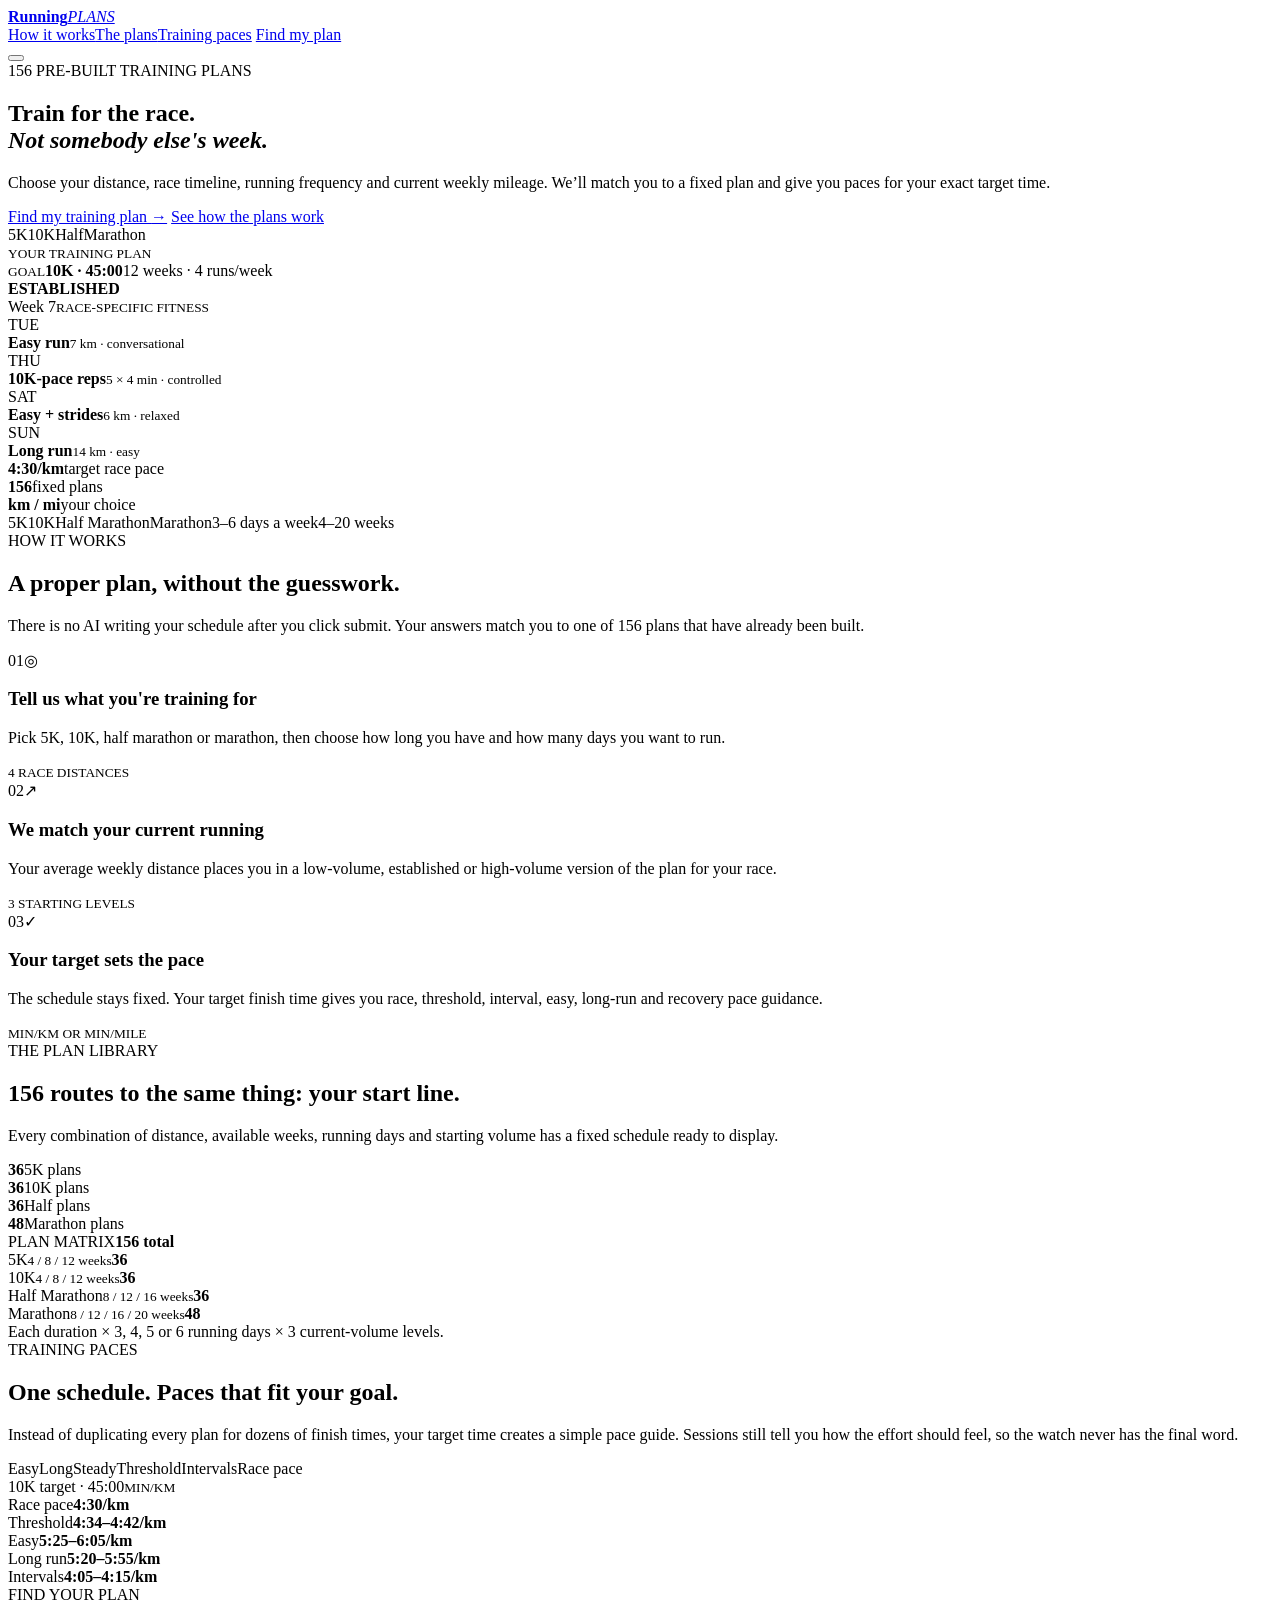
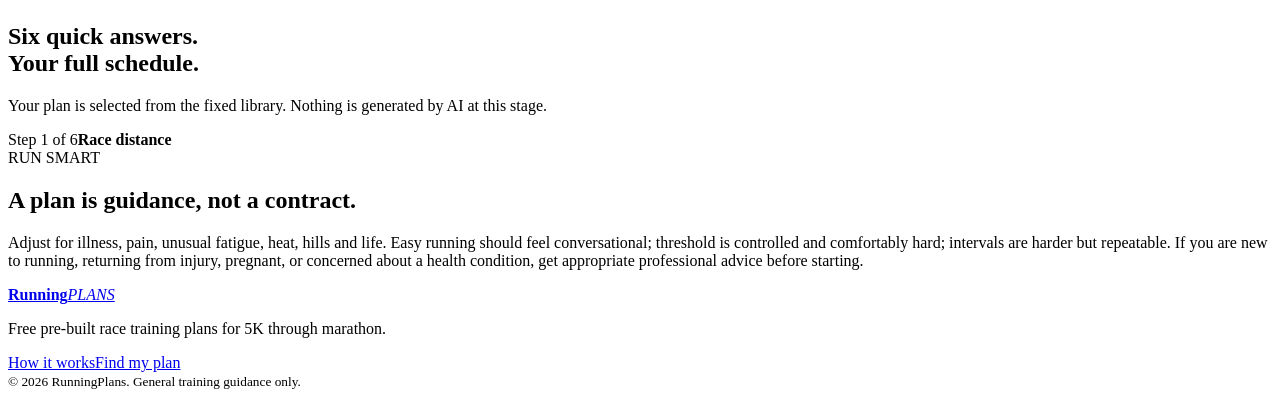
==== index.html @ 807efc98 "Add RunningPlans landing page and plan finder shell" ====
<!doctype html>
<html lang="en-GB">
<head>
  <meta charset="UTF-8" />
  <meta name="viewport" content="width=device-width, initial-scale=1.0" />
  <meta name="description" content="Choose from 156 pre-built 5K, 10K, half marathon and marathon training plans, matched to your weekly running and available training days." />
  <meta name="theme-color" content="#1646d8" />
  <title>RunningPlans — Find the plan that fits your running</title>
  <link rel="stylesheet" href="./styles.css" />
</head>
<body>
  <header class="site-header">
    <div class="page-width nav-wrap">
      <a class="brand" href="#top" aria-label="RunningPlans home">
        <span class="brand-mark" aria-hidden="true"><span></span><span></span><span></span></span>
        <span class="brand-name"><strong>Running</strong><em>PLANS</em></span>
      </a>
      <nav class="desktop-nav" aria-label="Main navigation">
        <a href="#how">How it works</a><a href="#plans">The plans</a><a href="#paces">Training paces</a>
        <a class="button button-primary button-small" href="#builder">Find my plan</a>
      </nav>
      <button class="menu-button" type="button" aria-expanded="false" aria-controls="mobileNav" aria-label="Open menu"><span></span><span></span><span></span></button>
    </div>
    <nav class="mobile-nav" id="mobileNav" aria-label="Mobile navigation" hidden>
      <a href="#how">How it works</a><a href="#plans">The plans</a><a href="#paces">Training paces</a><a href="#builder">Find my plan</a>
    </nav>
  </header>

  <main id="top">
    <section class="hero-section">
      <div class="page-width hero-grid">
        <div class="hero-copy">
          <span class="eyebrow"><span></span>156 PRE-BUILT TRAINING PLANS</span>
          <h1>Train for the race.<br><em>Not somebody else's week.</em></h1>
          <p>Choose your distance, race timeline, running frequency and current weekly mileage. We’ll match you to a fixed plan and give you paces for your exact target time.</p>
          <div class="hero-actions">
            <a href="#builder" class="button button-primary">Find my training plan <span aria-hidden="true">→</span></a>
            <a href="#plans" class="text-link">See how the plans work</a>
          </div>
          <div class="hero-proof" aria-label="Available race distances"><span>5K</span><i></i><span>10K</span><i></i><span>Half</span><i></i><span>Marathon</span></div>
        </div>
        <div class="hero-visual" aria-hidden="true">
          <div class="hero-grid-lines"></div><div class="hero-backplate"></div>
          <article class="plan-preview-card">
            <div class="preview-window"><span></span><span></span><span></span><small>YOUR TRAINING PLAN</small></div>
            <div class="preview-body">
              <div class="preview-top"><div><small>GOAL</small><strong>10K · 45:00</strong><span>12 weeks · 4 runs/week</span></div><b>ESTABLISHED</b></div>
              <div class="preview-week"><span>Week 7</span><small>RACE-SPECIFIC FITNESS</small></div>
              <div class="preview-session"><span>TUE</span><i></i><div><strong>Easy run</strong><small>7 km · conversational</small></div></div>
              <div class="preview-session"><span>THU</span><i class="violet"></i><div><strong>10K-pace reps</strong><small>5 × 4 min · controlled</small></div></div>
              <div class="preview-session"><span>SAT</span><i class="muted"></i><div><strong>Easy + strides</strong><small>6 km · relaxed</small></div></div>
              <div class="preview-session"><span>SUN</span><i></i><div><strong>Long run</strong><small>14 km · easy</small></div></div>
              <div class="preview-note"><strong>4:30/km</strong><span>target race pace</span></div>
            </div>
          </article>
          <div class="float-card float-one"><strong>156</strong><span>fixed plans</span></div>
          <div class="float-card float-two"><strong>km / mi</strong><span>your choice</span></div>
        </div>
      </div>
    </section>

    <section class="statement-strip"><div class="page-width"><span>5K</span><i></i><span>10K</span><i></i><span>Half Marathon</span><i></i><span>Marathon</span><i></i><span>3–6 days a week</span><i></i><span>4–20 weeks</span></div></section>

    <section class="section page-width" id="how">
      <div class="section-heading centred"><span class="eyebrow"><span></span>HOW IT WORKS</span><h2>A proper plan, without the guesswork.</h2><p>There is no AI writing your schedule after you click submit. Your answers match you to one of 156 plans that have already been built.</p></div>
      <div class="feature-grid">
        <article class="feature-card"><span class="feature-number">01</span><span class="feature-icon">◎</span><h3>Tell us what you're training for</h3><p>Pick 5K, 10K, half marathon or marathon, then choose how long you have and how many days you want to run.</p><small>4 RACE DISTANCES</small></article>
        <article class="feature-card feature-card-dark"><span class="feature-number">02</span><span class="feature-icon">↗</span><h3>We match your current running</h3><p>Your average weekly distance places you in a low-volume, established or high-volume version of the plan for your race.</p><small>3 STARTING LEVELS</small></article>
        <article class="feature-card"><span class="feature-number">03</span><span class="feature-icon">✓</span><h3>Your target sets the pace</h3><p>The schedule stays fixed. Your target finish time gives you race, threshold, interval, easy, long-run and recovery pace guidance.</p><small>MIN/KM OR MIN/MILE</small></article>
      </div>
    </section>

    <section class="plans-band" id="plans">
      <div class="page-width plans-grid">
        <div class="plans-copy"><span class="eyebrow light"><span></span>THE PLAN LIBRARY</span><h2>156 routes to the same thing: your start line.</h2><p>Every combination of distance, available weeks, running days and starting volume has a fixed schedule ready to display.</p>
          <div class="count-grid"><div><strong>36</strong><span>5K plans</span></div><div><strong>36</strong><span>10K plans</span></div><div><strong>36</strong><span>Half plans</span></div><div><strong>48</strong><span>Marathon plans</span></div></div>
        </div>
        <div class="matrix-card">
          <div class="matrix-head"><span>PLAN MATRIX</span><strong>156 total</strong></div>
          <div class="matrix-row"><span>5K</span><small>4 / 8 / 12 weeks</small><b>36</b></div>
          <div class="matrix-row"><span>10K</span><small>4 / 8 / 12 weeks</small><b>36</b></div>
          <div class="matrix-row"><span>Half Marathon</span><small>8 / 12 / 16 weeks</small><b>36</b></div>
          <div class="matrix-row"><span>Marathon</span><small>8 / 12 / 16 / 20 weeks</small><b>48</b></div>
          <div class="matrix-foot">Each duration × 3, 4, 5 or 6 running days × 3 current-volume levels.</div>
        </div>
      </div>
    </section>

    <section class="pace-section page-width" id="paces">
      <div class="pace-copy"><span class="eyebrow"><span></span>TRAINING PACES</span><h2>One schedule. Paces that fit your goal.</h2><p>Instead of duplicating every plan for dozens of finish times, your target time creates a simple pace guide. Sessions still tell you how the effort should feel, so the watch never has the final word.</p><div class="pace-chips"><span>Easy</span><span>Long</span><span>Steady</span><span>Threshold</span><span>Intervals</span><span>Race pace</span></div></div>
      <div class="pace-preview"><div class="pace-preview-head"><span>10K target · 45:00</span><small>MIN/KM</small></div><div class="pace-row"><span>Race pace</span><b>4:30/km</b></div><div class="pace-row"><span>Threshold</span><b>4:34–4:42/km</b></div><div class="pace-row"><span>Easy</span><b>5:25–6:05/km</b></div><div class="pace-row"><span>Long run</span><b>5:20–5:55/km</b></div><div class="pace-row"><span>Intervals</span><b>4:05–4:15/km</b></div></div>
    </section>

    <section class="builder-section" id="builder">
      <div class="page-width">
        <div class="builder-intro"><span class="eyebrow light"><span></span>FIND YOUR PLAN</span><h2>Six quick answers.<br>Your full schedule.</h2><p>Your plan is selected from the fixed library. Nothing is generated by AI at this stage.</p></div>
        <div class="builder-shell"><div class="builder-progress"><div class="progress-meta"><span id="stepLabel">Step 1 of 6</span><strong id="stepTitle">Race distance</strong></div><div class="progress-track"><i id="progressFill"></i></div></div><div id="builderPanel" class="builder-panel" aria-live="polite"></div></div>
      </div>
    </section>

    <section class="result-section" id="result" hidden><div class="page-width"><div id="resultContent"></div></div></section>

    <section class="notes-section page-width"><div><span class="eyebrow"><span></span>RUN SMART</span><h2>A plan is guidance, not a contract.</h2></div><p>Adjust for illness, pain, unusual fatigue, heat, hills and life. Easy running should feel conversational; threshold is controlled and comfortably hard; intervals are harder but repeatable. If you are new to running, returning from injury, pregnant, or concerned about a health condition, get appropriate professional advice before starting.</p></section>
  </main>

  <footer class="site-footer"><div class="page-width footer-grid"><a class="brand brand-inverse" href="#top"><span class="brand-mark" aria-hidden="true"><span></span><span></span><span></span></span><span class="brand-name"><strong>Running</strong><em>PLANS</em></span></a><p>Free pre-built race training plans for 5K through marathon.</p><nav><a href="#how">How it works</a><a href="#builder">Find my plan</a></nav><small>© 2026 RunningPlans. General training guidance only.</small></div></footer>

  <script src="./plans-data.js"></script>
  <script src="./app.js"></script>
</body>
</html>
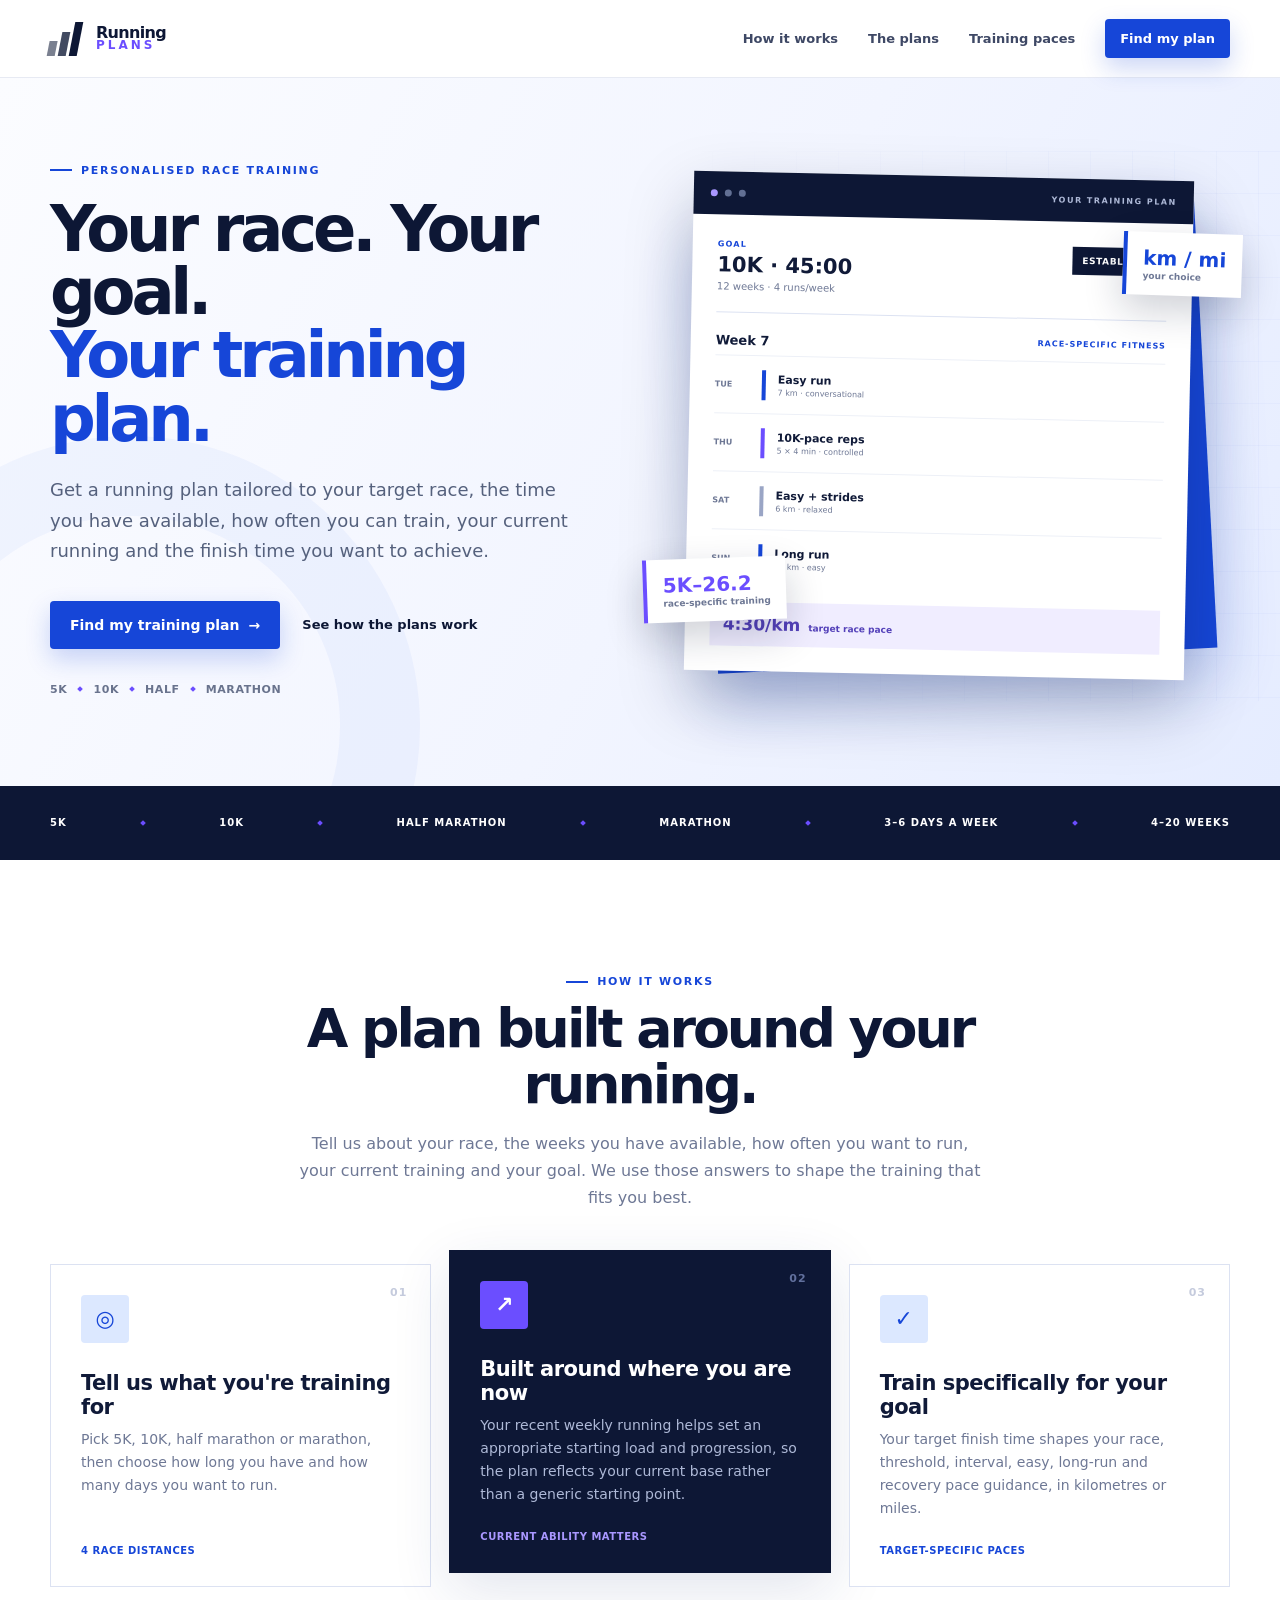
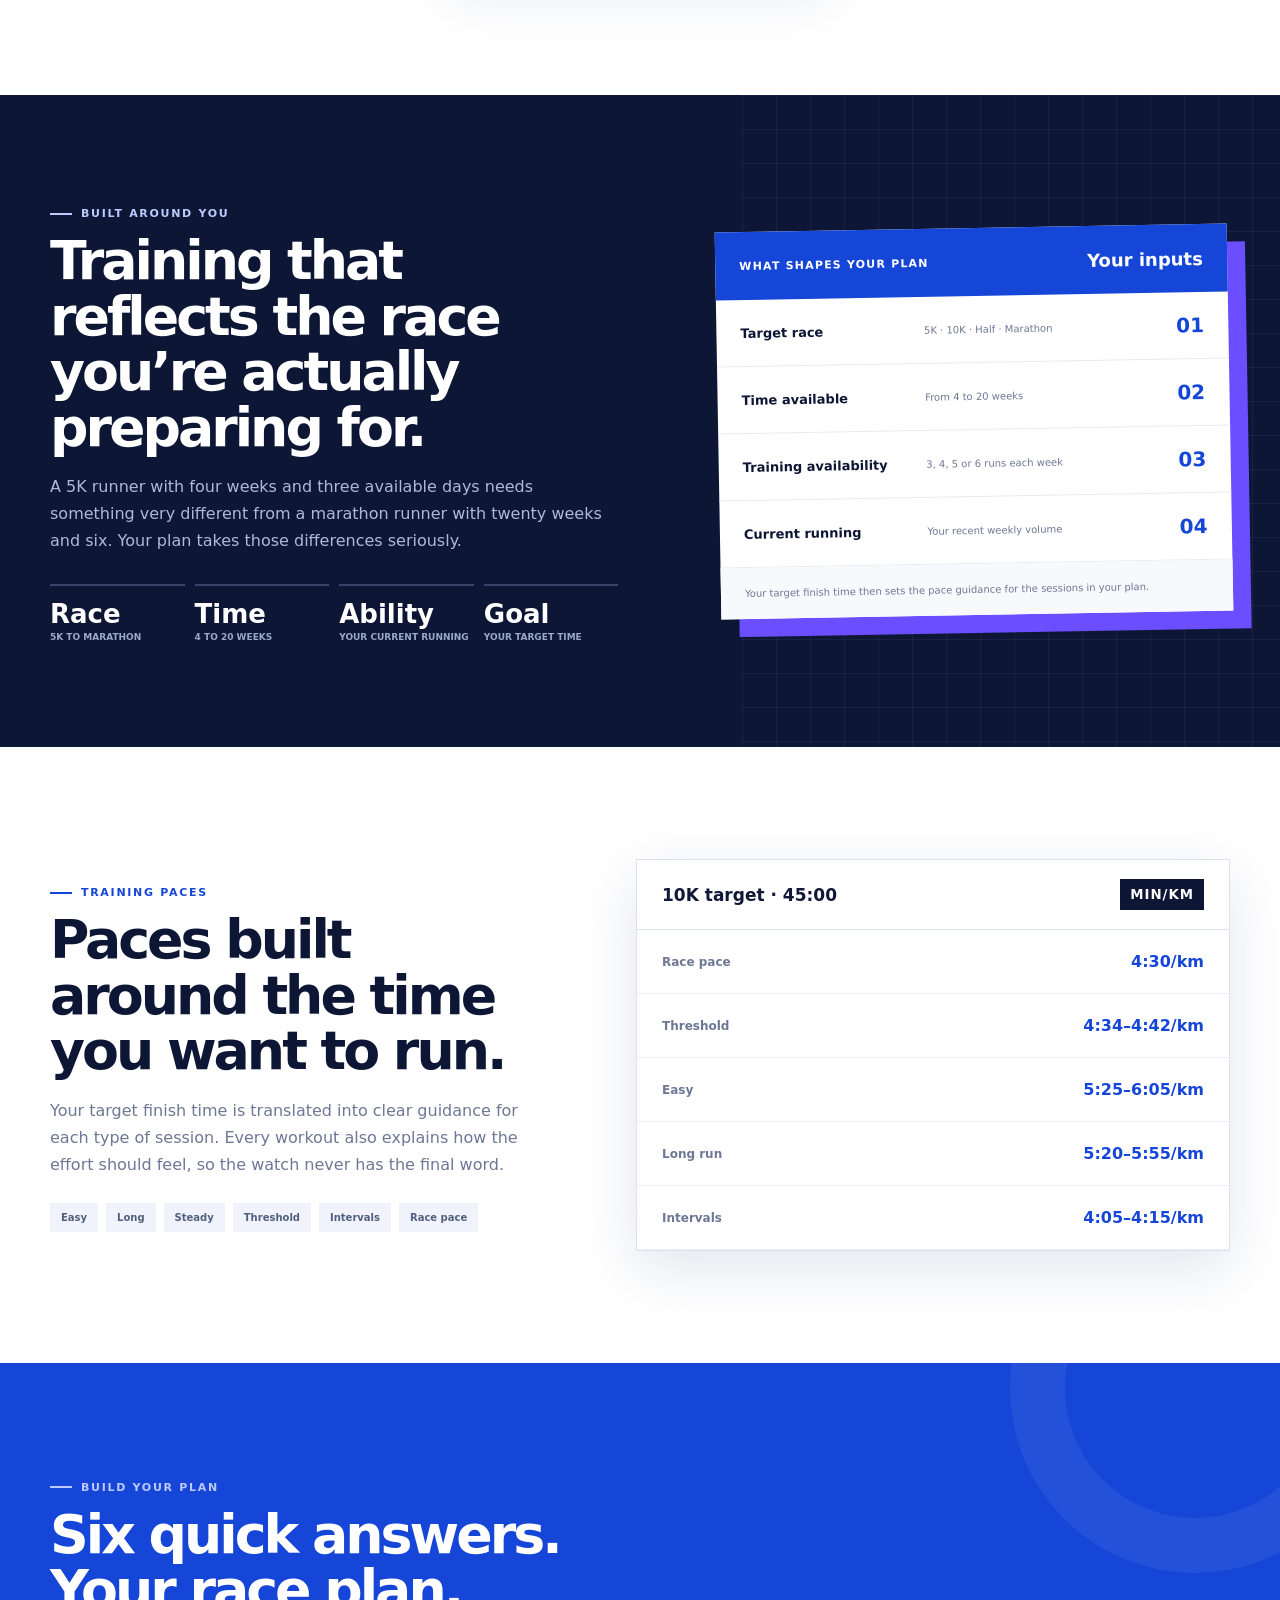
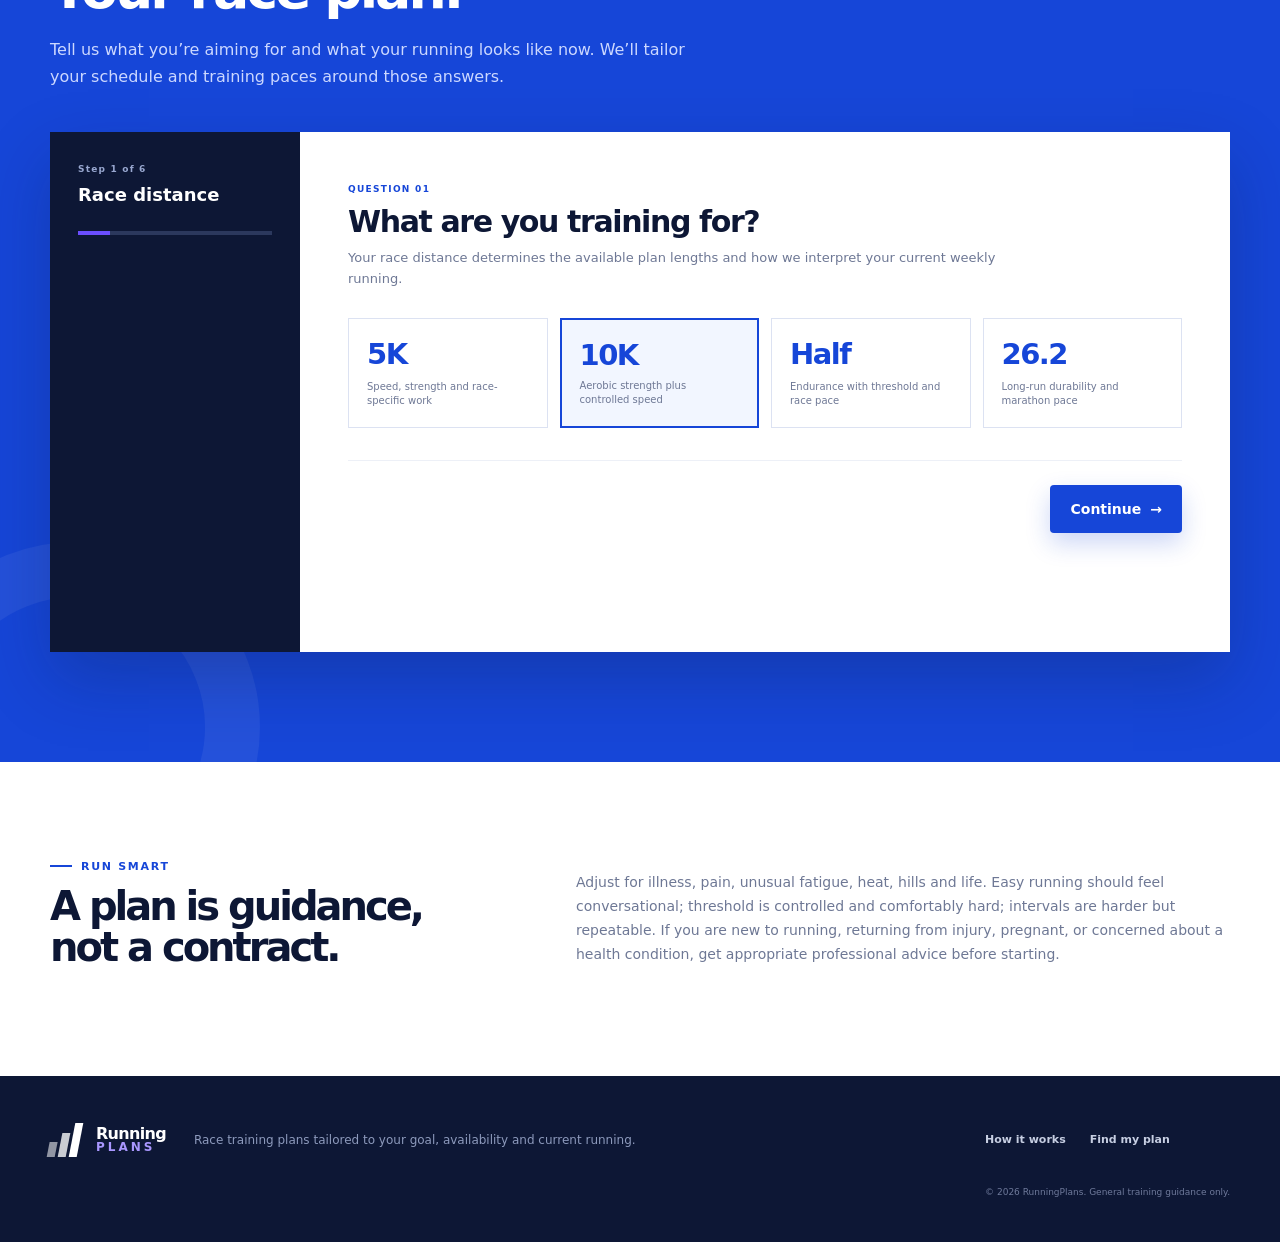
==== commit 8a26ecfe: "Reposition site around personalised race plans" ====
--- a/index.html
+++ b/index.html
@@ -3,7 +3,7 @@
 <head>
   <meta charset="UTF-8" />
   <meta name="viewport" content="width=device-width, initial-scale=1.0" />
-  <meta name="description" content="Choose from 156 pre-built 5K, 10K, half marathon and marathon training plans, matched to your weekly running and available training days." />
+  <meta name="description" content="Personalised 5K, 10K, half marathon and marathon training plans tailored to your target race, available time, current running and goal." />
   <meta name="theme-color" content="#1646d8" />
   <title>RunningPlans — Find the plan that fits your running</title>
   <link rel="stylesheet" href="./styles.css" />
@@ -30,9 +30,9 @@
     <section class="hero-section">
       <div class="page-width hero-grid">
         <div class="hero-copy">
-          <span class="eyebrow"><span></span>156 PRE-BUILT TRAINING PLANS</span>
-          <h1>Train for the race.<br><em>Not somebody else's week.</em></h1>
-          <p>Choose your distance, race timeline, running frequency and current weekly mileage. We’ll match you to a fixed plan and give you paces for your exact target time.</p>
+          <span class="eyebrow"><span></span>PERSONALISED RACE TRAINING</span>
+          <h1>Your race. Your goal.<br><em>Your training plan.</em></h1>
+          <p>Get a running plan tailored to your target race, the time you have available, how often you can train, your current running and the finish time you want to achieve.</p>
           <div class="hero-actions">
             <a href="#builder" class="button button-primary">Find my training plan <span aria-hidden="true">→</span></a>
             <a href="#plans" class="text-link">See how the plans work</a>
@@ -53,7 +53,7 @@
               <div class="preview-note"><strong>4:30/km</strong><span>target race pace</span></div>
             </div>
           </article>
-          <div class="float-card float-one"><strong>156</strong><span>fixed plans</span></div>
+          <div class="float-card float-one"><strong>5K–26.2</strong><span>race-specific training</span></div>
           <div class="float-card float-two"><strong>km / mi</strong><span>your choice</span></div>
         </div>
       </div>
@@ -62,38 +62,38 @@
     <section class="statement-strip"><div class="page-width"><span>5K</span><i></i><span>10K</span><i></i><span>Half Marathon</span><i></i><span>Marathon</span><i></i><span>3–6 days a week</span><i></i><span>4–20 weeks</span></div></section>
 
     <section class="section page-width" id="how">
-      <div class="section-heading centred"><span class="eyebrow"><span></span>HOW IT WORKS</span><h2>A proper plan, without the guesswork.</h2><p>There is no AI writing your schedule after you click submit. Your answers match you to one of 156 plans that have already been built.</p></div>
+      <div class="section-heading centred"><span class="eyebrow"><span></span>HOW IT WORKS</span><h2>A plan built around your running.</h2><p>Tell us about your race, the weeks you have available, how often you want to run, your current training and your goal. We use those answers to shape the training that fits you best.</p></div>
       <div class="feature-grid">
         <article class="feature-card"><span class="feature-number">01</span><span class="feature-icon">◎</span><h3>Tell us what you're training for</h3><p>Pick 5K, 10K, half marathon or marathon, then choose how long you have and how many days you want to run.</p><small>4 RACE DISTANCES</small></article>
-        <article class="feature-card feature-card-dark"><span class="feature-number">02</span><span class="feature-icon">↗</span><h3>We match your current running</h3><p>Your average weekly distance places you in a low-volume, established or high-volume version of the plan for your race.</p><small>3 STARTING LEVELS</small></article>
-        <article class="feature-card"><span class="feature-number">03</span><span class="feature-icon">✓</span><h3>Your target sets the pace</h3><p>The schedule stays fixed. Your target finish time gives you race, threshold, interval, easy, long-run and recovery pace guidance.</p><small>MIN/KM OR MIN/MILE</small></article>
+        <article class="feature-card feature-card-dark"><span class="feature-number">02</span><span class="feature-icon">↗</span><h3>Built around where you are now</h3><p>Your recent weekly running helps set an appropriate starting load and progression, so the plan reflects your current base rather than a generic starting point.</p><small>CURRENT ABILITY MATTERS</small></article>
+        <article class="feature-card"><span class="feature-number">03</span><span class="feature-icon">✓</span><h3>Train specifically for your goal</h3><p>Your target finish time shapes your race, threshold, interval, easy, long-run and recovery pace guidance, in kilometres or miles.</p><small>TARGET-SPECIFIC PACES</small></article>
       </div>
     </section>
 
     <section class="plans-band" id="plans">
       <div class="page-width plans-grid">
-        <div class="plans-copy"><span class="eyebrow light"><span></span>THE PLAN LIBRARY</span><h2>156 routes to the same thing: your start line.</h2><p>Every combination of distance, available weeks, running days and starting volume has a fixed schedule ready to display.</p>
-          <div class="count-grid"><div><strong>36</strong><span>5K plans</span></div><div><strong>36</strong><span>10K plans</span></div><div><strong>36</strong><span>Half plans</span></div><div><strong>48</strong><span>Marathon plans</span></div></div>
+        <div class="plans-copy"><span class="eyebrow light"><span></span>BUILT AROUND YOU</span><h2>Training that reflects the race you’re actually preparing for.</h2><p>A 5K runner with four weeks and three available days needs something very different from a marathon runner with twenty weeks and six. Your plan takes those differences seriously.</p>
+          <div class="count-grid"><div><strong>Race</strong><span>5K to marathon</span></div><div><strong>Time</strong><span>4 to 20 weeks</span></div><div><strong>Ability</strong><span>Your current running</span></div><div><strong>Goal</strong><span>Your target time</span></div></div>
         </div>
         <div class="matrix-card">
-          <div class="matrix-head"><span>PLAN MATRIX</span><strong>156 total</strong></div>
-          <div class="matrix-row"><span>5K</span><small>4 / 8 / 12 weeks</small><b>36</b></div>
-          <div class="matrix-row"><span>10K</span><small>4 / 8 / 12 weeks</small><b>36</b></div>
-          <div class="matrix-row"><span>Half Marathon</span><small>8 / 12 / 16 weeks</small><b>36</b></div>
-          <div class="matrix-row"><span>Marathon</span><small>8 / 12 / 16 / 20 weeks</small><b>48</b></div>
-          <div class="matrix-foot">Each duration × 3, 4, 5 or 6 running days × 3 current-volume levels.</div>
+          <div class="matrix-head"><span>WHAT SHAPES YOUR PLAN</span><strong>Your inputs</strong></div>
+          <div class="matrix-row"><span>Target race</span><small>5K · 10K · Half · Marathon</small><b>01</b></div>
+          <div class="matrix-row"><span>Time available</span><small>From 4 to 20 weeks</small><b>02</b></div>
+          <div class="matrix-row"><span>Training availability</span><small>3, 4, 5 or 6 runs each week</small><b>03</b></div>
+          <div class="matrix-row"><span>Current running</span><small>Your recent weekly volume</small><b>04</b></div>
+          <div class="matrix-foot">Your target finish time then sets the pace guidance for the sessions in your plan.</div>
         </div>
       </div>
     </section>
 
     <section class="pace-section page-width" id="paces">
-      <div class="pace-copy"><span class="eyebrow"><span></span>TRAINING PACES</span><h2>One schedule. Paces that fit your goal.</h2><p>Instead of duplicating every plan for dozens of finish times, your target time creates a simple pace guide. Sessions still tell you how the effort should feel, so the watch never has the final word.</p><div class="pace-chips"><span>Easy</span><span>Long</span><span>Steady</span><span>Threshold</span><span>Intervals</span><span>Race pace</span></div></div>
+      <div class="pace-copy"><span class="eyebrow"><span></span>TRAINING PACES</span><h2>Paces built around the time you want to run.</h2><p>Your target finish time is translated into clear guidance for each type of session. Every workout also explains how the effort should feel, so the watch never has the final word.</p><div class="pace-chips"><span>Easy</span><span>Long</span><span>Steady</span><span>Threshold</span><span>Intervals</span><span>Race pace</span></div></div>
       <div class="pace-preview"><div class="pace-preview-head"><span>10K target · 45:00</span><small>MIN/KM</small></div><div class="pace-row"><span>Race pace</span><b>4:30/km</b></div><div class="pace-row"><span>Threshold</span><b>4:34–4:42/km</b></div><div class="pace-row"><span>Easy</span><b>5:25–6:05/km</b></div><div class="pace-row"><span>Long run</span><b>5:20–5:55/km</b></div><div class="pace-row"><span>Intervals</span><b>4:05–4:15/km</b></div></div>
     </section>
 
     <section class="builder-section" id="builder">
       <div class="page-width">
-        <div class="builder-intro"><span class="eyebrow light"><span></span>FIND YOUR PLAN</span><h2>Six quick answers.<br>Your full schedule.</h2><p>Your plan is selected from the fixed library. Nothing is generated by AI at this stage.</p></div>
+        <div class="builder-intro"><span class="eyebrow light"><span></span>BUILD YOUR PLAN</span><h2>Six quick answers.<br>Your race plan.</h2><p>Tell us what you’re aiming for and what your running looks like now. We’ll tailor your schedule and training paces around those answers.</p></div>
         <div class="builder-shell"><div class="builder-progress"><div class="progress-meta"><span id="stepLabel">Step 1 of 6</span><strong id="stepTitle">Race distance</strong></div><div class="progress-track"><i id="progressFill"></i></div></div><div id="builderPanel" class="builder-panel" aria-live="polite"></div></div>
       </div>
     </section>
@@ -103,7 +103,7 @@
     <section class="notes-section page-width"><div><span class="eyebrow"><span></span>RUN SMART</span><h2>A plan is guidance, not a contract.</h2></div><p>Adjust for illness, pain, unusual fatigue, heat, hills and life. Easy running should feel conversational; threshold is controlled and comfortably hard; intervals are harder but repeatable. If you are new to running, returning from injury, pregnant, or concerned about a health condition, get appropriate professional advice before starting.</p></section>
   </main>
 
-  <footer class="site-footer"><div class="page-width footer-grid"><a class="brand brand-inverse" href="#top"><span class="brand-mark" aria-hidden="true"><span></span><span></span><span></span></span><span class="brand-name"><strong>Running</strong><em>PLANS</em></span></a><p>Free pre-built race training plans for 5K through marathon.</p><nav><a href="#how">How it works</a><a href="#builder">Find my plan</a></nav><small>© 2026 RunningPlans. General training guidance only.</small></div></footer>
+  <footer class="site-footer"><div class="page-width footer-grid"><a class="brand brand-inverse" href="#top"><span class="brand-mark" aria-hidden="true"><span></span><span></span><span></span></span><span class="brand-name"><strong>Running</strong><em>PLANS</em></span></a><p>Race training plans tailored to your goal, availability and current running.</p><nav><a href="#how">How it works</a><a href="#builder">Find my plan</a></nav><small>© 2026 RunningPlans. General training guidance only.</small></div></footer>
 
   <script src="./plans-data.js"></script>
   <script src="./app.js"></script>
--- a/styles.css
+++ b/styles.css
@@ -0,0 +1,18 @@
+:root{font-family:Inter,ui-sans-serif,system-ui,-apple-system,BlinkMacSystemFont,"Segoe UI",sans-serif;color:#101a38;background:#f6f8ff;font-synthesis:none;text-rendering:optimizeLegibility;--blue:#1646d8;--blue-dark:#0d2f9f;--navy:#0d1735;--violet:#6b4eff;--lavender:#a997ff;--sky:#dce8ff;--mist:#f6f8ff;--line:#dce2f2;--muted:#6e7895;--white:#fff;--shadow:0 18px 55px rgba(26,49,112,.12)}
+*{box-sizing:border-box}html{scroll-behavior:smooth}body{margin:0;min-width:320px;min-height:100vh;background:#fff}button,input,select{font:inherit}button,a{-webkit-tap-highlight-color:transparent}button{cursor:pointer}a{color:inherit;text-decoration:none}.page-width{width:min(1180px,calc(100% - 48px));margin:0 auto}
+.brand{display:inline-flex;align-items:center;gap:11px;color:var(--navy)}.brand-inverse{color:#fff}.brand-mark{width:35px;height:34px;display:flex;align-items:flex-end;gap:3px;transform:skewX(-11deg)}.brand-mark span{display:block;width:8px;background:currentColor}.brand-mark span:nth-child(1){height:15px;opacity:.55}.brand-mark span:nth-child(2){height:24px;opacity:.78}.brand-mark span:nth-child(3){height:34px}.brand-name{display:grid;line-height:.91;letter-spacing:-.7px}.brand-name strong{font-size:16px;font-weight:900}.brand-name em{font-size:12px;font-weight:800;letter-spacing:3px;font-style:normal;color:var(--violet)}.brand-inverse .brand-name em{color:var(--lavender)}
+.button{min-height:48px;border:0;border-radius:4px;padding:0 20px;display:inline-flex;align-items:center;justify-content:center;gap:9px;font-weight:800;font-size:14px;transition:transform .18s ease,box-shadow .18s ease,background .18s ease}.button:hover{transform:translateY(-2px)}.button:focus-visible,.choice-card:focus-visible,.chip-button:focus-visible,.back-button:focus-visible,.menu-button:focus-visible{outline:3px solid rgba(107,78,255,.35);outline-offset:3px}.button-primary{color:#fff;background:var(--blue);box-shadow:0 10px 24px rgba(22,70,216,.22)}.button-primary:hover{background:var(--blue-dark);box-shadow:0 14px 28px rgba(22,70,216,.28)}.button-light{color:var(--navy);background:#fff}.button-outline{color:var(--navy);background:transparent;border:1px solid var(--line)}.button-small{min-height:39px;padding:0 15px;font-size:13px}.eyebrow{display:inline-flex;align-items:center;gap:9px;color:var(--blue);font-size:11px;line-height:1;letter-spacing:1.7px;font-weight:900;text-transform:uppercase}.eyebrow>span{width:22px;height:2px;background:currentColor}.eyebrow.light{color:#bdcaff}
+.site-header{height:78px;display:flex;align-items:center;border-bottom:1px solid #e7eaf3;background:rgba(255,255,255,.97);position:sticky;top:0;z-index:50;backdrop-filter:blur(12px)}.nav-wrap{display:flex;align-items:center;justify-content:space-between}.desktop-nav{display:flex;align-items:center;gap:30px}.desktop-nav>a:not(.button){font-weight:700;font-size:13px;color:#3e4865}.desktop-nav>a:hover{color:var(--blue)}.menu-button{display:none;border:0;background:transparent;width:42px;height:42px;padding:9px}.menu-button span{display:block;height:2px;background:var(--navy);margin:5px 0}.mobile-nav{position:absolute;top:78px;left:0;right:0;background:#fff;border-bottom:1px solid var(--line);box-shadow:var(--shadow);padding:16px 24px}.mobile-nav a{display:block;padding:13px 0;font-weight:800;color:var(--navy)}
+.hero-section{min-height:670px;padding:78px 0 90px;position:relative;overflow:hidden;background:linear-gradient(118deg,#fbfcff 0%,#f2f5ff 54%,#e5ecff 100%)}.hero-section:before{content:"";position:absolute;width:420px;height:420px;left:-160px;bottom:-230px;border:80px solid rgba(22,70,216,.04);border-radius:50%}.hero-grid{display:grid;grid-template-columns:.95fr 1.05fr;align-items:center;gap:72px}.hero-copy{position:relative;z-index:2}.hero-copy h1{margin:22px 0 24px;font-size:clamp(46px,5vw,72px);line-height:.99;letter-spacing:-4.2px;color:var(--navy)}.hero-copy h1 em{color:var(--blue);font-style:normal}.hero-copy>p{max-width:600px;margin:0;color:#55617d;font-size:18px;line-height:1.7}.hero-actions{display:flex;align-items:center;gap:22px;margin:34px 0}.text-link{font-size:13px;font-weight:800;color:var(--navy)}.text-link:hover{color:var(--blue)}.hero-proof{display:flex;align-items:center;gap:11px;color:#69738d;font-size:11px;font-weight:900;letter-spacing:.6px;text-transform:uppercase}.hero-proof i{width:4px;height:4px;background:var(--violet);transform:rotate(45deg)}
+.hero-visual{min-height:510px;position:relative;display:flex;align-items:center;justify-content:center}.hero-grid-lines{position:absolute;inset:-20px -200px -20px -20px;opacity:.25;background-image:linear-gradient(rgba(22,70,216,.15) 1px,transparent 1px),linear-gradient(90deg,rgba(22,70,216,.15) 1px,transparent 1px);background-size:42px 42px;mask-image:linear-gradient(to left,black,transparent)}.hero-backplate{position:absolute;inset:8% 4% 4% 10%;background:var(--blue);transform:rotate(-3deg);box-shadow:0 26px 60px rgba(22,70,216,.24)}.plan-preview-card{width:min(500px,88%);position:relative;z-index:2;background:#fff;box-shadow:0 28px 65px rgba(13,23,53,.25);transform:rotate(1.2deg)}.preview-window{height:43px;padding:0 17px;display:flex;align-items:center;gap:7px;background:var(--navy);color:#fff}.preview-window>span{width:7px;height:7px;background:#627094;border-radius:50%}.preview-window>span:first-child{background:var(--lavender)}.preview-window small{margin-left:auto;color:#aeb9d7;font-size:8px;letter-spacing:1.5px;font-weight:800}.preview-body{padding:25px}.preview-top{display:flex;justify-content:space-between;gap:16px;padding-bottom:20px;border-bottom:1px solid var(--line)}.preview-top>div{display:grid;gap:4px}.preview-top small{color:var(--blue);font-size:8px;letter-spacing:1.2px;font-weight:900}.preview-top strong{font-size:21px}.preview-top span{color:var(--muted);font-size:10px}.preview-top b{height:max-content;background:var(--navy);color:#fff;padding:9px 10px;font-size:9px;letter-spacing:.6px}.preview-week{display:flex;justify-content:space-between;margin:20px 0 7px}.preview-week span{font-size:13px;font-weight:900}.preview-week small{color:var(--blue);font-size:8px;font-weight:900;letter-spacing:1px}.preview-session{min-height:58px;display:grid;grid-template-columns:35px 4px 1fr;align-items:center;gap:12px;border-top:1px solid #edf0f7}.preview-session>span{font-size:8px;font-weight:900;color:var(--muted)}.preview-session>i{height:30px;background:var(--blue)}.preview-session>i.violet{background:var(--violet)}.preview-session>i.muted{background:#9aa5c5}.preview-session>div{display:grid;gap:2px}.preview-session strong{font-size:11px}.preview-session small{font-size:8px;color:var(--muted)}.preview-note{margin-top:15px;padding:12px 13px;background:#f0edff;display:flex;align-items:baseline;gap:8px;color:#5340b9}.preview-note strong{font-size:17px}.preview-note span{font-size:9px;font-weight:800}.float-card{position:absolute;z-index:3;background:#fff;box-shadow:0 15px 38px rgba(13,23,53,.2);padding:14px 16px;display:grid;gap:1px;border-left:4px solid var(--violet)}.float-card strong{font-size:20px;color:var(--violet)}.float-card span{font-size:9px;color:var(--muted);font-weight:800}.float-one{left:-5px;bottom:60px;transform:rotate(-2deg)}.float-two{right:-12px;top:62px;border-left-color:var(--blue);transform:rotate(2deg)}.float-two strong{color:var(--blue)}
+.statement-strip{background:var(--navy);color:#fff}.statement-strip>div{min-height:74px;display:flex;align-items:center;justify-content:space-between;gap:20px;font-size:10px;letter-spacing:1px;text-transform:uppercase;font-weight:800;white-space:nowrap}.statement-strip i{height:4px;width:4px;background:var(--violet);transform:rotate(45deg)}
+.section{padding:108px 0}.section-heading{max-width:690px}.section-heading.centred{margin:0 auto 52px;text-align:center}.section-heading h2,.plans-copy h2,.pace-copy h2,.builder-intro h2,.notes-section h2{margin:14px 0 18px;font-size:clamp(37px,4.2vw,55px);line-height:1.03;letter-spacing:-3px;color:var(--navy)}.section-heading p,.plans-copy p,.pace-copy p,.builder-intro p,.notes-section p{color:var(--muted);line-height:1.7;font-size:16px}.feature-grid{display:grid;grid-template-columns:repeat(3,1fr);gap:18px}.feature-card{min-height:315px;padding:30px;border:1px solid var(--line);background:#fff;position:relative;display:flex;flex-direction:column;align-items:flex-start}.feature-card-dark{background:var(--navy);color:#fff;border-color:var(--navy);transform:translateY(-14px);box-shadow:var(--shadow)}.feature-number{position:absolute;right:23px;top:21px;color:#c5cbdd;font-size:11px;font-weight:900;letter-spacing:1px}.feature-card-dark .feature-number{color:#61709d}.feature-icon{width:48px;height:48px;display:grid;place-items:center;color:var(--blue);background:var(--sky);border-radius:4px;font-size:22px;font-weight:900}.feature-card-dark .feature-icon{color:#fff;background:var(--violet)}.feature-card h3{margin:28px 0 9px;font-size:21px;letter-spacing:-.5px}.feature-card p{margin:0;color:var(--muted);line-height:1.65;font-size:14px}.feature-card-dark p{color:#aeb9d7}.feature-card>small{margin-top:auto;padding-top:25px;color:var(--blue);font-weight:800;font-size:10px;letter-spacing:.5px}.feature-card-dark>small{color:var(--lavender)}
+.plans-band{background:var(--navy);color:#fff;padding:105px 0;position:relative;overflow:hidden}.plans-band:before{content:"";position:absolute;right:0;top:0;width:42%;height:100%;background-image:linear-gradient(rgba(169,151,255,.08) 1px,transparent 1px),linear-gradient(90deg,rgba(169,151,255,.08) 1px,transparent 1px);background-size:34px 34px}.plans-grid{display:grid;grid-template-columns:1fr .9fr;gap:100px;align-items:center;position:relative}.plans-copy h2{color:#fff}.plans-copy p{color:#aeb9d7}.count-grid{display:grid;grid-template-columns:repeat(4,1fr);gap:10px;margin-top:30px}.count-grid div{border-top:2px solid #374469;padding-top:13px}.count-grid strong{display:block;font-size:26px}.count-grid span{display:block;color:#9ba8c8;font-size:9px;text-transform:uppercase;font-weight:800;margin-top:3px}.matrix-card{background:#fff;color:var(--navy);box-shadow:18px 18px 0 var(--violet);transform:rotate(-1deg)}.matrix-head{min-height:68px;padding:0 24px;display:flex;align-items:center;justify-content:space-between;background:var(--blue);color:#fff}.matrix-head span{font-size:11px;letter-spacing:1.2px;font-weight:900}.matrix-head strong{font-size:18px}.matrix-row{min-height:67px;padding:0 24px;display:grid;grid-template-columns:1fr 1.4fr auto;align-items:center;gap:12px;border-bottom:1px solid #e8ebf4}.matrix-row span{font-weight:900;font-size:13px}.matrix-row small{color:var(--muted);font-size:10px}.matrix-row b{color:var(--blue);font-size:20px}.matrix-foot{padding:18px 24px;color:var(--muted);font-size:10px;line-height:1.5;background:#f8f9fd}
+.pace-section{padding:112px 0;display:grid;grid-template-columns:.9fr 1.1fr;align-items:center;gap:100px}.pace-copy p{max-width:530px}.pace-chips{display:flex;flex-wrap:wrap;gap:8px;margin-top:25px}.pace-chips span{padding:9px 11px;background:#f0f3fb;color:#52607e;font-size:10px;font-weight:800}.pace-preview{background:#fff;border:1px solid var(--line);box-shadow:var(--shadow);position:relative}.pace-preview:before{content:"";position:absolute;inset:-13px 13px 13px -13px;background:#e4eaff;z-index:-1}.pace-preview-head{height:70px;padding:0 25px;display:flex;align-items:center;justify-content:space-between;border-bottom:1px solid var(--line)}.pace-preview-head span{font-weight:900;font-size:17px}.pace-preview-head small{background:var(--navy);color:#fff;padding:8px 10px;font-weight:900;letter-spacing:1px}.pace-row{min-height:64px;padding:0 25px;display:flex;align-items:center;justify-content:space-between;border-bottom:1px solid #edf0f7}.pace-row span{font-size:12px;color:var(--muted);font-weight:700}.pace-row b{color:var(--blue);font-size:16px}
+.builder-section{padding:110px 0;background:var(--blue);color:#fff;position:relative;overflow:hidden}.builder-section:before,.builder-section:after{content:"";position:absolute;width:260px;height:260px;border:55px solid rgba(255,255,255,.06);border-radius:50%}.builder-section:before{left:-110px;bottom:-150px}.builder-section:after{right:-100px;top:-160px}.builder-intro{max-width:650px;margin-bottom:42px;position:relative}.builder-intro h2{color:#fff}.builder-intro p{color:#ccd8ff}.builder-shell{display:grid;grid-template-columns:250px 1fr;background:#fff;color:var(--navy);position:relative;box-shadow:0 28px 65px rgba(13,23,53,.24);min-height:520px}.builder-progress{padding:32px 28px;background:var(--navy);color:#fff}.progress-meta{display:grid;gap:10px}.progress-meta span{font-size:9px;letter-spacing:1.2px;color:#98a7cf;font-weight:900}.progress-meta strong{font-size:18px;line-height:1.2}.progress-track{height:4px;background:#2b385d;margin-top:25px}.progress-track i{height:100%;width:16.66%;display:block;background:var(--violet);transition:width .25s ease}.builder-panel{padding:45px 48px;min-width:0}.question-head{max-width:670px;margin-bottom:28px}.question-head span{color:var(--blue);font-size:9px;letter-spacing:1.3px;font-weight:900}.question-head h3{margin:8px 0 9px;font-size:30px;letter-spacing:-1.4px}.question-head p{margin:0;color:var(--muted);font-size:13px;line-height:1.6}.choice-grid{display:grid;grid-template-columns:repeat(2,1fr);gap:12px}.choice-grid.four{grid-template-columns:repeat(4,1fr)}.choice-card{border:1px solid var(--line);background:#fff;min-height:110px;padding:18px;text-align:left;display:flex;flex-direction:column;justify-content:space-between;transition:border .18s,transform .18s,box-shadow .18s}.choice-card:hover{border-color:#9cace0;transform:translateY(-2px);box-shadow:0 9px 25px rgba(25,48,110,.08)}.choice-card.selected{border:2px solid var(--blue);background:#f2f6ff}.choice-card strong{font-size:17px;color:var(--navy)}.choice-card small{color:var(--muted);font-size:10px;line-height:1.45}.choice-card .big-number{font-size:29px;letter-spacing:-1.5px;color:var(--blue)}.question-actions{display:flex;align-items:center;justify-content:space-between;gap:12px;margin-top:32px;padding-top:24px;border-top:1px solid #edf0f7}.back-button{border:0;background:transparent;color:var(--muted);font-size:12px;font-weight:800;padding:10px 2px}.back-button:hover{color:var(--navy)}.field-group{display:grid;gap:10px;max-width:560px}.field-label{font-size:11px;color:#33405f;font-weight:900}.field-row{display:grid;grid-template-columns:1fr auto;gap:10px}.field-input,.field-select{width:100%;min-height:52px;padding:0 15px;border:1px solid #cfd6e7;border-radius:3px;color:var(--navy);background:#fff;outline:0;font-size:16px}.field-input:focus,.field-select:focus{border-color:var(--blue);box-shadow:0 0 0 3px rgba(22,70,216,.1)}.field-suffix{min-width:80px;display:grid;place-items:center;background:#f0f3fb;border:1px solid var(--line);font-size:12px;font-weight:900;color:#4b5878}.inline-note{margin-top:15px;padding:13px 15px;background:#edf3ff;border-left:3px solid var(--blue);color:#435277;font-size:11px;line-height:1.5}.inline-note strong{color:var(--navy)}.inline-warning{margin-top:15px;padding:13px 15px;background:#fff5df;border-left:3px solid #d08a00;color:#725116;font-size:11px;line-height:1.55}.field-error{margin-top:8px;color:#b42318;font-size:11px;font-weight:700}.chip-group{display:flex;flex-wrap:wrap;gap:8px;margin-top:16px}.chip-button{border:1px solid var(--line);background:#fff;padding:9px 11px;font-size:11px;color:#4d5875;font-weight:800}.chip-button:hover{border-color:var(--blue);color:var(--blue)}.chip-button.active{background:#edf3ff;border-color:var(--blue);color:var(--blue)}.recent-grid{display:grid;grid-template-columns:1fr 1fr;gap:14px}.recent-grid .full{grid-column:1/-1}.skip-row{display:flex;align-items:center;gap:9px;margin-top:18px;color:var(--muted);font-size:11px}.skip-row input{width:17px;height:17px;accent-color:var(--blue)}
+.result-section{padding:100px 0;background:#f6f8ff}.result-hero{display:grid;grid-template-columns:1.2fr .8fr;gap:18px;margin-bottom:18px}.result-summary,.pace-card,.advice-card,.week-card{background:#fff;border:1px solid var(--line);box-shadow:0 12px 35px rgba(26,49,112,.07)}.result-summary{padding:34px;position:relative;overflow:hidden}.result-summary:after{content:"";position:absolute;width:180px;height:180px;border:38px solid #edf2ff;border-radius:50%;right:-75px;top:-85px}.result-kicker{color:var(--blue);font-size:9px;font-weight:900;letter-spacing:1.4px}.result-summary h2{position:relative;z-index:1;margin:8px 0 8px;font-size:clamp(32px,4vw,48px);letter-spacing:-2.5px;line-height:1.02}.result-summary>p{position:relative;z-index:1;margin:0;color:var(--muted);font-size:14px}.result-tags{display:flex;flex-wrap:wrap;gap:8px;margin-top:24px;position:relative;z-index:1}.result-tags span{padding:8px 10px;background:#edf3ff;color:#3d4e7e;font-size:9px;font-weight:900}.result-actions{display:flex;gap:9px;margin-top:26px;position:relative;z-index:1}.advice-card{padding:28px;background:var(--navy);color:#fff}.advice-card small{color:#9ba8cb;font-size:9px;letter-spacing:1.1px;font-weight:900}.advice-card h3{font-size:20px;margin:9px 0 10px}.advice-card p{color:#b6c0dc;font-size:12px;line-height:1.6;margin:0}.advice-card .advice-status{margin-top:18px;padding:12px;background:rgba(255,255,255,.07);border-left:3px solid var(--lavender);font-size:11px;line-height:1.5}.pace-card{padding:30px;margin-bottom:18px}.pace-card-head{display:flex;align-items:end;justify-content:space-between;gap:18px;margin-bottom:20px}.pace-card-head h3{margin:3px 0 0;font-size:24px;letter-spacing:-1px}.pace-card-head small{color:var(--blue);font-size:9px;letter-spacing:1px;font-weight:900}.pace-toggle{display:flex;border:1px solid var(--line)}.pace-toggle button{border:0;background:#fff;padding:9px 12px;font-size:10px;font-weight:900;color:var(--muted)}.pace-toggle button.active{background:var(--navy);color:#fff}.pace-grid{display:grid;grid-template-columns:repeat(6,1fr);border-top:1px solid var(--line);border-left:1px solid var(--line)}.pace-cell{padding:17px 15px;border-right:1px solid var(--line);border-bottom:1px solid var(--line);display:grid;gap:5px}.pace-cell span{font-size:9px;color:var(--muted);font-weight:800}.pace-cell strong{font-size:14px;color:var(--navy)}.pace-cell small{font-size:8px;color:#8a93aa;line-height:1.4}.plan-header{margin:55px 0 20px;display:flex;align-items:end;justify-content:space-between;gap:20px}.plan-header h3{margin:5px 0 0;font-size:30px;letter-spacing:-1.5px}.plan-header p{margin:0;color:var(--muted);font-size:12px;max-width:520px}.weeks-list{display:grid;gap:10px}.week-card{box-shadow:none}.week-card summary{list-style:none;cursor:pointer;display:grid;grid-template-columns:70px 1fr auto;align-items:center;gap:16px;min-height:76px;padding:0 22px}.week-card summary::-webkit-details-marker{display:none}.week-number{display:grid}.week-number small{color:var(--muted);font-size:8px;font-weight:900;letter-spacing:1px}.week-number strong{font-size:20px}.week-focus{display:grid;gap:3px}.week-focus strong{font-size:13px}.week-focus small{font-size:9px;color:var(--muted)}.week-chevron{width:26px;height:26px;display:grid;place-items:center;color:var(--blue);font-weight:900;transition:transform .2s}.week-card[open] .week-chevron{transform:rotate(45deg)}.session-list{border-top:1px solid var(--line);padding:0 22px}.session-row{min-height:84px;display:grid;grid-template-columns:60px 5px 1.4fr .55fr .8fr;gap:14px;align-items:center;border-bottom:1px solid #edf0f7}.session-row:last-child{border-bottom:0}.session-day{font-size:9px;font-weight:900;color:var(--muted);text-transform:uppercase}.session-line{height:38px;background:var(--blue)}.session-line.quality{background:var(--violet)}.session-line.easy{background:#96a1bf}.session-main{display:grid;gap:4px}.session-main strong{font-size:12px}.session-main small{color:var(--muted);font-size:9px;line-height:1.45}.session-distance{font-size:12px;font-weight:900;color:var(--navy)}.session-pace{font-size:10px;color:var(--blue);font-weight:900;text-align:right}.result-note{margin-top:18px;padding:18px 20px;background:#eef2fb;color:#53617f;font-size:11px;line-height:1.6;border-left:4px solid #9aa5c5}.result-note strong{color:var(--navy)}
+.notes-section{padding:90px 0;display:grid;grid-template-columns:.8fr 1.2fr;align-items:center;gap:90px}.notes-section h2{font-size:40px}.notes-section p{font-size:14px}.site-footer{padding:45px 0;background:var(--navy);color:#fff}.footer-grid{display:grid;grid-template-columns:auto 1fr auto;align-items:center;gap:28px}.footer-grid p{color:#8d9abc;font-size:12px}.footer-grid nav{display:flex;gap:24px}.footer-grid nav a{color:#c6cee2;font-size:11px;font-weight:700}.footer-grid small{grid-column:3;color:#6f7a9b;font-size:9px}
+@media(max-width:900px){.desktop-nav{display:none}.menu-button{display:block}.hero-grid,.plans-grid,.pace-section,.result-hero,.notes-section{grid-template-columns:1fr}.hero-grid{gap:30px}.hero-visual{min-height:470px}.hero-section{padding-top:55px}.statement-strip>div{overflow:auto;justify-content:flex-start;padding-top:0;padding-bottom:0}.feature-grid{grid-template-columns:1fr}.feature-card-dark{transform:none}.plans-grid{gap:55px}.pace-section{gap:55px}.builder-shell{grid-template-columns:1fr}.builder-progress{padding:22px 25px}.progress-meta{display:flex;justify-content:space-between;align-items:center}.progress-track{margin-top:15px}.pace-grid{grid-template-columns:repeat(3,1fr)}.notes-section{gap:20px}.footer-grid{grid-template-columns:1fr}.footer-grid small{grid-column:auto}.footer-grid nav{flex-wrap:wrap}}
+@media(max-width:620px){.page-width{width:min(100% - 28px,1180px)}.site-header{height:68px}.mobile-nav{top:68px}.hero-section{padding:46px 0 60px;min-height:0}.hero-copy h1{font-size:43px;letter-spacing:-3px}.hero-copy>p{font-size:16px}.hero-actions{align-items:flex-start;flex-direction:column}.hero-visual{min-height:400px}.plan-preview-card{width:94%}.float-card{display:none}.preview-body{padding:18px}.section{padding:75px 0}.section-heading h2,.plans-copy h2,.pace-copy h2,.builder-intro h2{font-size:38px;letter-spacing:-2.2px}.plans-band,.builder-section{padding:76px 0}.count-grid{grid-template-columns:repeat(2,1fr)}.matrix-row{grid-template-columns:1fr auto}.matrix-row small{display:none}.pace-section{padding:78px 0}.builder-panel{padding:30px 20px}.choice-grid,.choice-grid.four{grid-template-columns:1fr 1fr}.question-head h3{font-size:25px}.recent-grid{grid-template-columns:1fr}.recent-grid .full{grid-column:auto}.result-section{padding:70px 0}.result-summary,.advice-card,.pace-card{padding:22px}.result-actions{flex-direction:column;align-items:stretch}.pace-card-head{align-items:flex-start;flex-direction:column}.pace-grid{grid-template-columns:repeat(2,1fr)}.plan-header{align-items:flex-start;flex-direction:column}.week-card summary{grid-template-columns:52px 1fr auto;padding:0 14px}.session-list{padding:0 14px}.session-row{grid-template-columns:42px 4px 1fr auto;gap:9px;padding:12px 0}.session-distance{grid-column:3}.session-pace{grid-column:4;grid-row:1 / span 2;max-width:95px}.notes-section{padding:65px 0}.notes-section h2{font-size:34px}.footer-grid{padding-bottom:12px}}
+@media print{.site-header,.hero-section,.statement-strip,#how,#plans,#paces,.builder-section,.notes-section,.site-footer,.result-actions,.pace-toggle{display:none!important}body{background:#fff}.result-section{display:block!important;padding:0}.page-width{width:100%;max-width:none}.result-hero{grid-template-columns:1fr 1fr}.result-summary,.pace-card,.advice-card,.week-card{box-shadow:none;break-inside:avoid}.pace-grid{grid-template-columns:repeat(6,1fr)}.week-card{page-break-inside:avoid}.week-card>div{display:block!important}}
+@media(prefers-reduced-motion:reduce){html{scroll-behavior:auto}*,*:before,*:after{transition:none!important}}
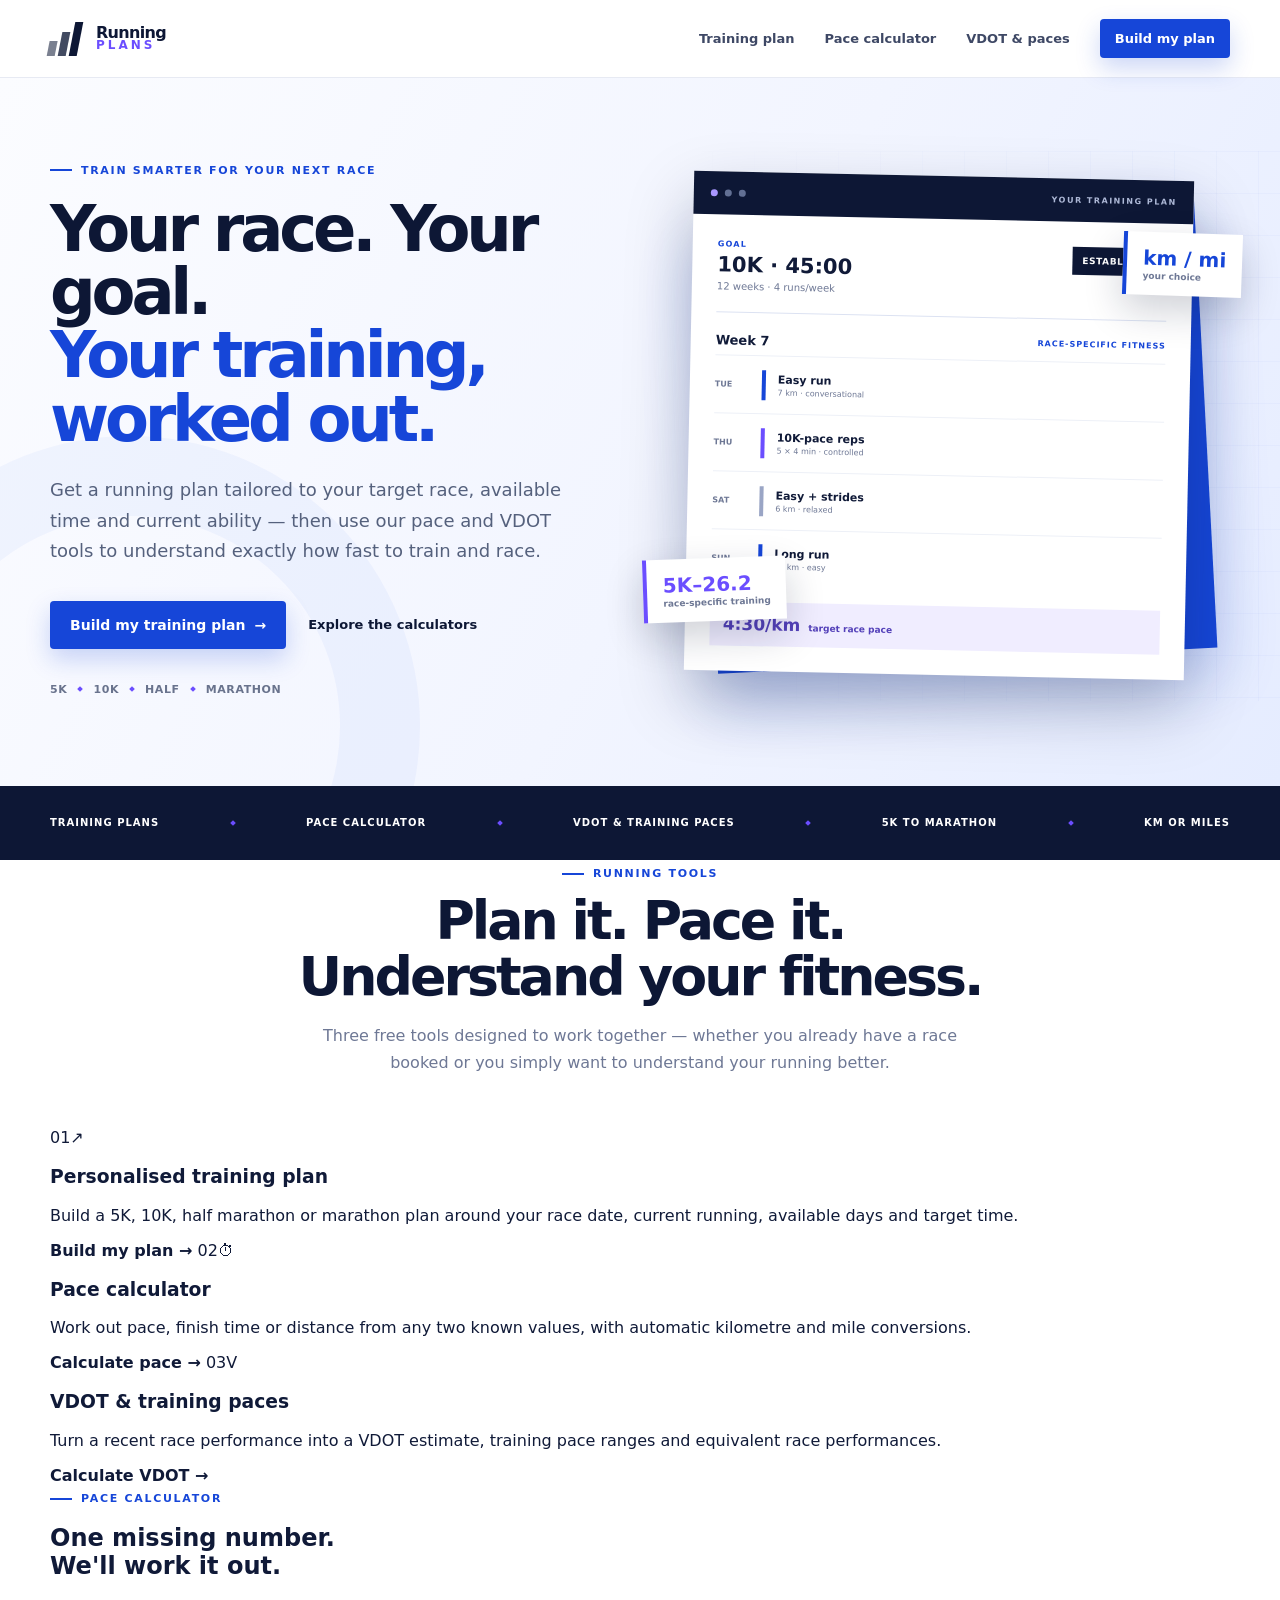
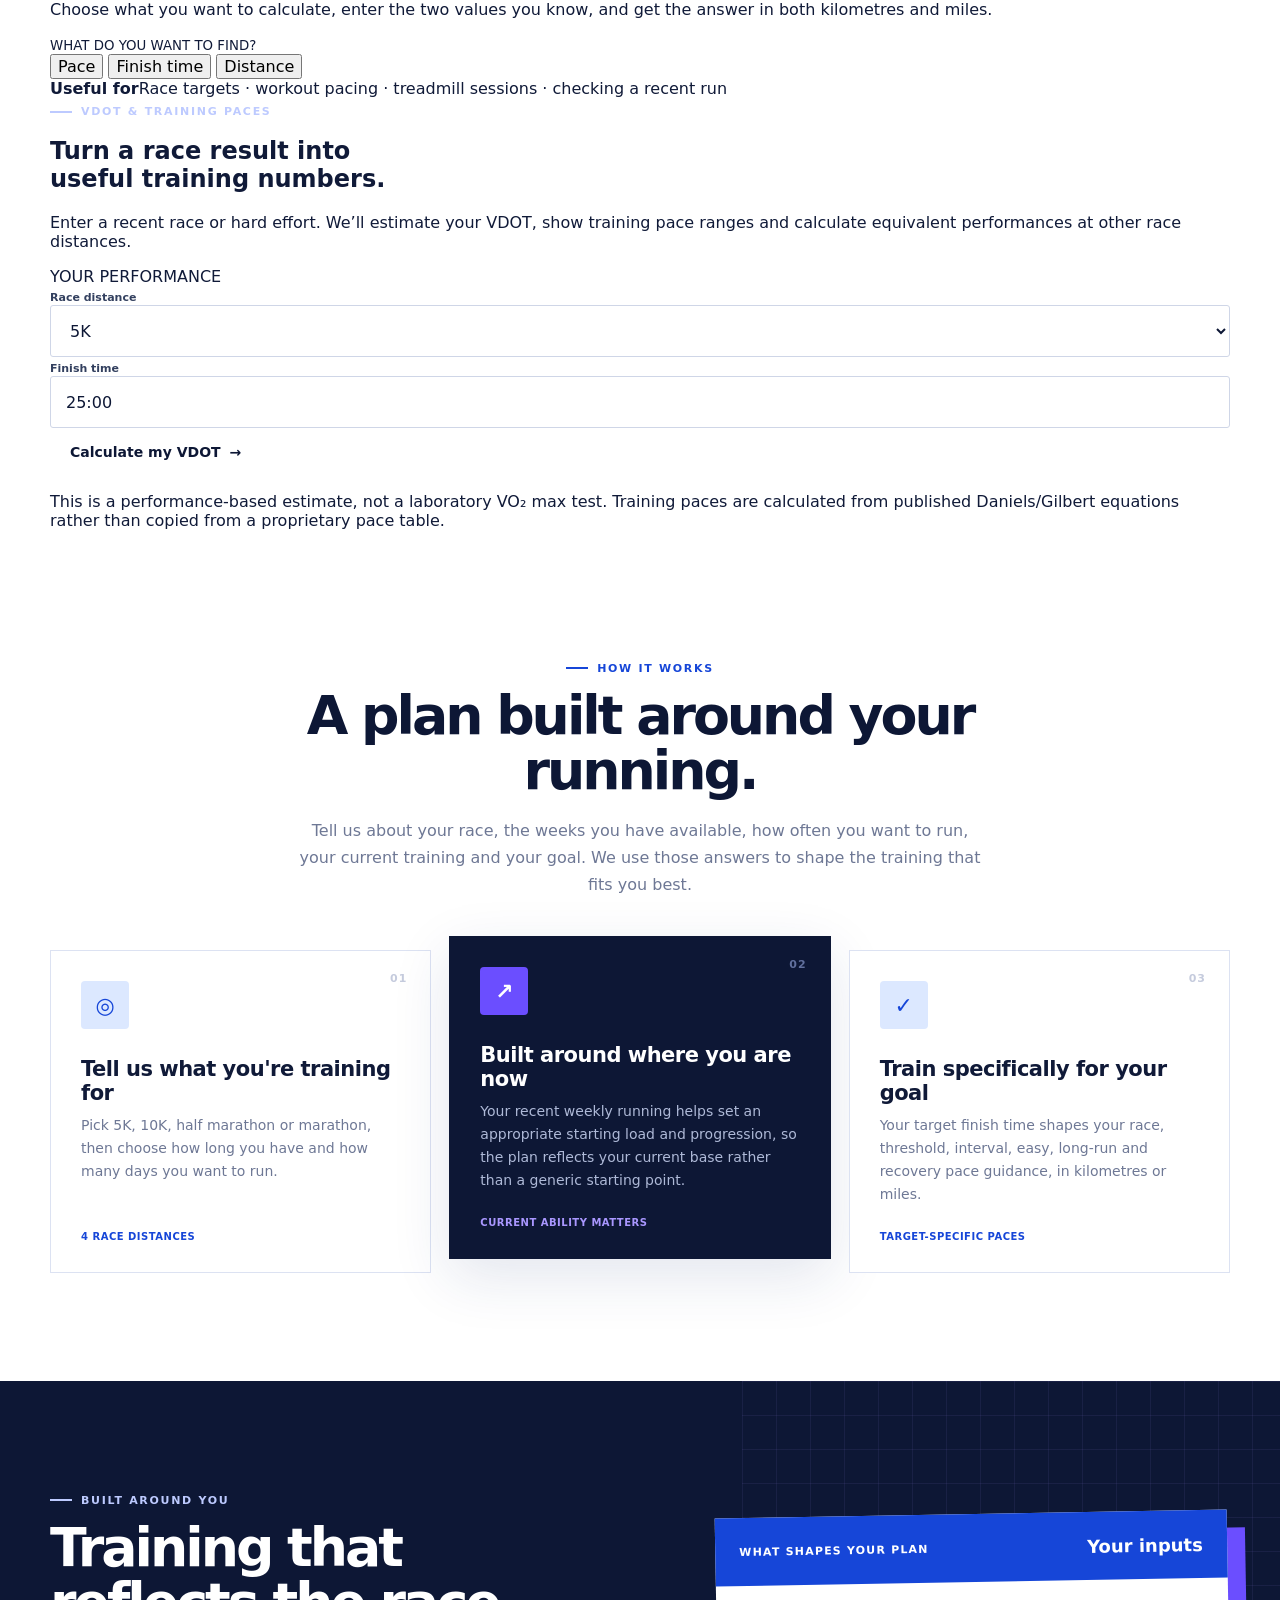
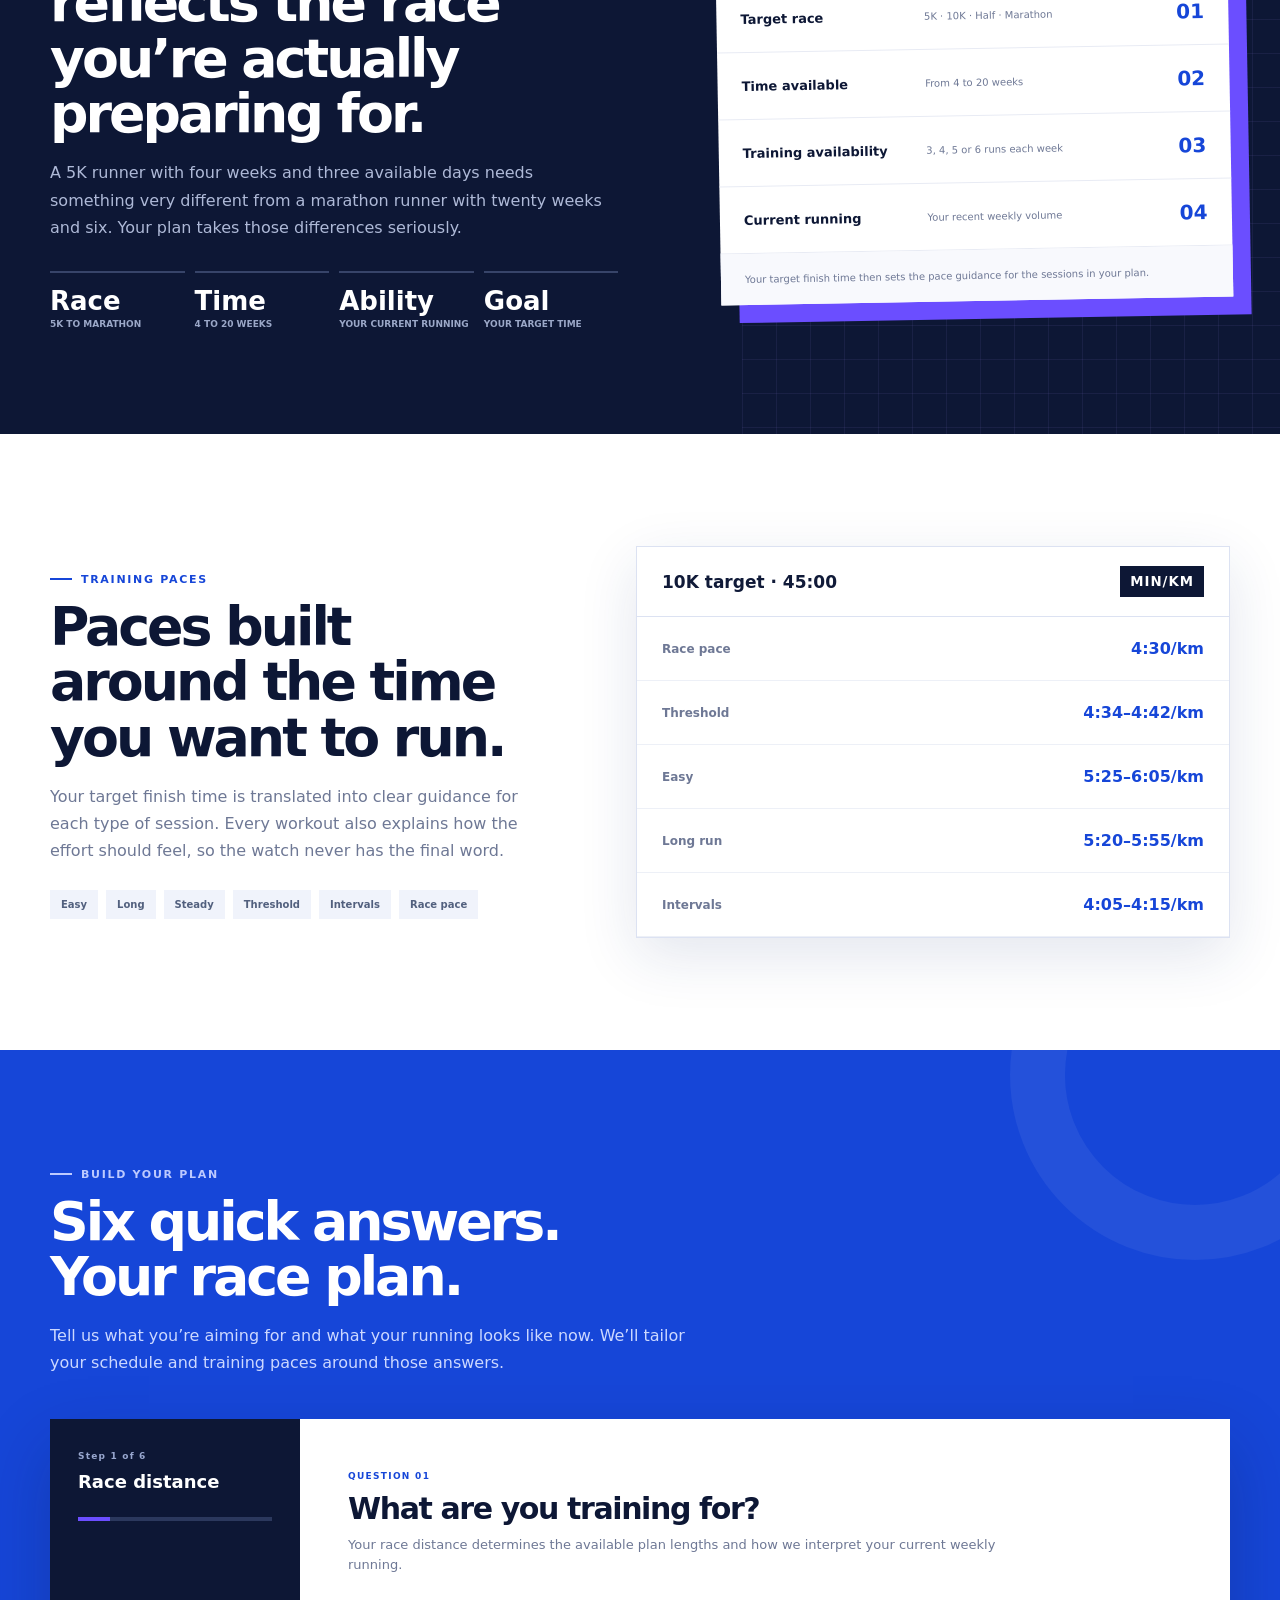
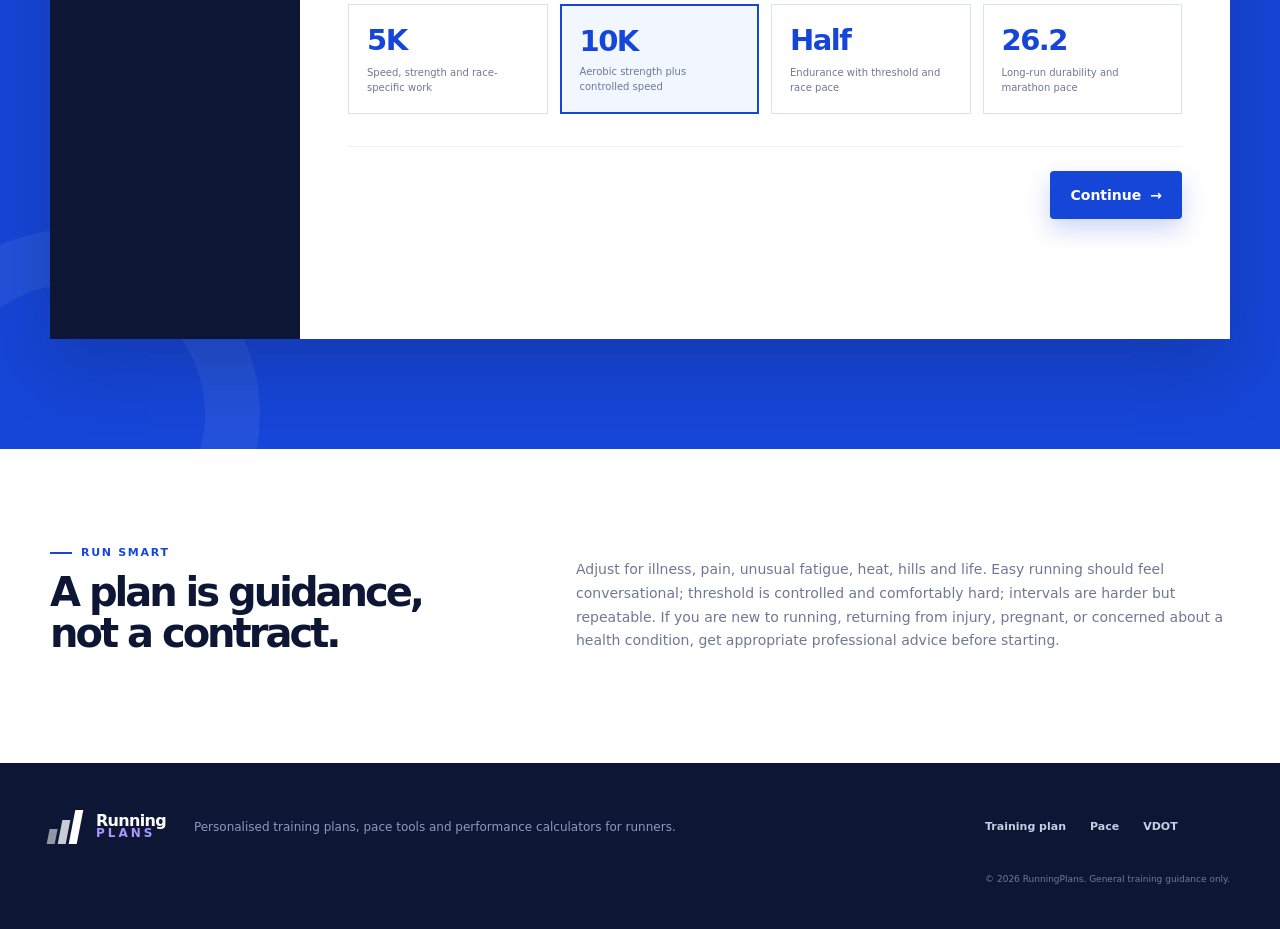
==== commit d2ba3f31: "Add pace and VDOT calculator sections" ====
--- a/index.html
+++ b/index.html
@@ -3,10 +3,10 @@
 <head>
   <meta charset="UTF-8" />
   <meta name="viewport" content="width=device-width, initial-scale=1.0" />
-  <meta name="description" content="Personalised 5K, 10K, half marathon and marathon training plans tailored to your target race, available time, current running and goal." />
+  <meta name="description" content="Personalised running plans plus free pace and VDOT training pace calculators for 5K, 10K, half marathon and marathon runners." />
   <meta name="theme-color" content="#1646d8" />
-  <title>RunningPlans — Find the plan that fits your running</title>
-  <link rel="stylesheet" href="./styles.css" />
+  <title>RunningPlans — Training plans, pace calculator & VDOT paces</title>
+  <link rel="stylesheet" href="./styles.css?v=20260925-3" />
 </head>
 <body>
   <header class="site-header">
@@ -16,13 +16,13 @@
         <span class="brand-name"><strong>Running</strong><em>PLANS</em></span>
       </a>
       <nav class="desktop-nav" aria-label="Main navigation">
-        <a href="#how">How it works</a><a href="#plans">The plans</a><a href="#paces">Training paces</a>
-        <a class="button button-primary button-small" href="#builder">Find my plan</a>
+        <a href="#builder">Training plan</a><a href="#pace-calculator">Pace calculator</a><a href="#vdot-calculator">VDOT &amp; paces</a>
+        <a class="button button-primary button-small" href="#builder">Build my plan</a>
       </nav>
       <button class="menu-button" type="button" aria-expanded="false" aria-controls="mobileNav" aria-label="Open menu"><span></span><span></span><span></span></button>
     </div>
     <nav class="mobile-nav" id="mobileNav" aria-label="Mobile navigation" hidden>
-      <a href="#how">How it works</a><a href="#plans">The plans</a><a href="#paces">Training paces</a><a href="#builder">Find my plan</a>
+      <a href="#builder">Training plan</a><a href="#pace-calculator">Pace calculator</a><a href="#vdot-calculator">VDOT &amp; training paces</a>
     </nav>
   </header>
 
@@ -30,12 +30,12 @@
     <section class="hero-section">
       <div class="page-width hero-grid">
         <div class="hero-copy">
-          <span class="eyebrow"><span></span>PERSONALISED RACE TRAINING</span>
-          <h1>Your race. Your goal.<br><em>Your training plan.</em></h1>
-          <p>Get a running plan tailored to your target race, the time you have available, how often you can train, your current running and the finish time you want to achieve.</p>
+          <span class="eyebrow"><span></span>TRAIN SMARTER FOR YOUR NEXT RACE</span>
+          <h1>Your race. Your goal.<br><em>Your training, worked out.</em></h1>
+          <p>Get a running plan tailored to your target race, available time and current ability — then use our pace and VDOT tools to understand exactly how fast to train and race.</p>
           <div class="hero-actions">
-            <a href="#builder" class="button button-primary">Find my training plan <span aria-hidden="true">→</span></a>
-            <a href="#plans" class="text-link">See how the plans work</a>
+            <a href="#builder" class="button button-primary">Build my training plan <span aria-hidden="true">→</span></a>
+            <a href="#running-tools" class="text-link">Explore the calculators</a>
           </div>
           <div class="hero-proof" aria-label="Available race distances"><span>5K</span><i></i><span>10K</span><i></i><span>Half</span><i></i><span>Marathon</span></div>
         </div>
@@ -59,7 +59,72 @@
       </div>
     </section>
 
-    <section class="statement-strip"><div class="page-width"><span>5K</span><i></i><span>10K</span><i></i><span>Half Marathon</span><i></i><span>Marathon</span><i></i><span>3–6 days a week</span><i></i><span>4–20 weeks</span></div></section>
+    <section class="statement-strip"><div class="page-width"><span>Training plans</span><i></i><span>Pace calculator</span><i></i><span>VDOT &amp; training paces</span><i></i><span>5K to marathon</span><i></i><span>KM or miles</span></div></section>
+
+    <section class="tools-section page-width" id="running-tools">
+      <div class="section-heading centred"><span class="eyebrow"><span></span>RUNNING TOOLS</span><h2>Plan it. Pace it. Understand your fitness.</h2><p>Three free tools designed to work together — whether you already have a race booked or you simply want to understand your running better.</p></div>
+      <div class="tool-grid">
+        <a class="tool-card tool-card-primary" href="#builder"><span class="tool-number">01</span><span class="tool-icon">↗</span><h3>Personalised training plan</h3><p>Build a 5K, 10K, half marathon or marathon plan around your race date, current running, available days and target time.</p><strong>Build my plan →</strong></a>
+        <a class="tool-card" href="#pace-calculator"><span class="tool-number">02</span><span class="tool-icon">⏱</span><h3>Pace calculator</h3><p>Work out pace, finish time or distance from any two known values, with automatic kilometre and mile conversions.</p><strong>Calculate pace →</strong></a>
+        <a class="tool-card" href="#vdot-calculator"><span class="tool-number">03</span><span class="tool-icon">V</span><h3>VDOT &amp; training paces</h3><p>Turn a recent race performance into a VDOT estimate, training pace ranges and equivalent race performances.</p><strong>Calculate VDOT →</strong></a>
+      </div>
+    </section>
+
+    <section class="calculator-section page-width" id="pace-calculator">
+      <div class="calculator-heading">
+        <div><span class="eyebrow"><span></span>PACE CALCULATOR</span><h2>One missing number.<br>We'll work it out.</h2></div>
+        <p>Choose what you want to calculate, enter the two values you know, and get the answer in both kilometres and miles.</p>
+      </div>
+      <div class="calculator-shell">
+        <div class="calculator-side">
+          <small>WHAT DO YOU WANT TO FIND?</small>
+          <div class="calculator-tabs" role="tablist" aria-label="Pace calculator mode">
+            <button type="button" class="active" data-pace-mode="pace">Pace</button>
+            <button type="button" data-pace-mode="time">Finish time</button>
+            <button type="button" data-pace-mode="distance">Distance</button>
+          </div>
+          <div class="calculator-tip"><strong>Useful for</strong><span>Race targets · workout pacing · treadmill sessions · checking a recent run</span></div>
+        </div>
+        <div class="calculator-main">
+          <div id="paceCalculatorPanel"></div>
+          <div id="paceCalculatorResult" class="calculator-result" aria-live="polite"></div>
+        </div>
+      </div>
+    </section>
+
+    <section class="vdot-section" id="vdot-calculator">
+      <div class="page-width">
+        <div class="calculator-heading calculator-heading-light">
+          <div><span class="eyebrow light"><span></span>VDOT &amp; TRAINING PACES</span><h2>Turn a race result into<br>useful training numbers.</h2></div>
+          <p>Enter a recent race or hard effort. We’ll estimate your VDOT, show training pace ranges and calculate equivalent performances at other race distances.</p>
+        </div>
+        <div class="vdot-shell">
+          <form class="vdot-form" id="vdotForm">
+            <div class="form-kicker">YOUR PERFORMANCE</div>
+            <label class="field-label" for="vdotDistance">Race distance</label>
+            <select class="field-select" id="vdotDistance">
+              <option value="1.609344">1 mile</option>
+              <option value="3">3K</option>
+              <option value="5" selected>5K</option>
+              <option value="10">10K</option>
+              <option value="15">15K</option>
+              <option value="21.0975">Half Marathon</option>
+              <option value="42.195">Marathon</option>
+              <option value="custom">Custom distance</option>
+            </select>
+            <div id="vdotCustomDistance" class="vdot-custom" hidden>
+              <label class="field-label" for="vdotCustomValue">Custom distance</label>
+              <div class="field-row"><input class="field-input" id="vdotCustomValue" type="number" min="0.8" step="0.01" inputmode="decimal" placeholder="e.g. 8"><select class="field-select compact-select" id="vdotCustomUnit"><option value="km">km</option><option value="mi">miles</option></select></div>
+            </div>
+            <label class="field-label" for="vdotTime">Finish time</label>
+            <input class="field-input" id="vdotTime" type="text" value="25:00" inputmode="numeric" placeholder="hh:mm:ss or mm:ss">
+            <button class="button button-light button-full" type="submit">Calculate my VDOT <span aria-hidden="true">→</span></button>
+            <p class="calculator-disclaimer">This is a performance-based estimate, not a laboratory VO₂ max test. Training paces are calculated from published Daniels/Gilbert equations rather than copied from a proprietary pace table.</p>
+          </form>
+          <div class="vdot-results" id="vdotResult" aria-live="polite"></div>
+        </div>
+      </div>
+    </section>
 
     <section class="section page-width" id="how">
       <div class="section-heading centred"><span class="eyebrow"><span></span>HOW IT WORKS</span><h2>A plan built around your running.</h2><p>Tell us about your race, the weeks you have available, how often you want to run, your current training and your goal. We use those answers to shape the training that fits you best.</p></div>
@@ -103,9 +168,9 @@
     <section class="notes-section page-width"><div><span class="eyebrow"><span></span>RUN SMART</span><h2>A plan is guidance, not a contract.</h2></div><p>Adjust for illness, pain, unusual fatigue, heat, hills and life. Easy running should feel conversational; threshold is controlled and comfortably hard; intervals are harder but repeatable. If you are new to running, returning from injury, pregnant, or concerned about a health condition, get appropriate professional advice before starting.</p></section>
   </main>
 
-  <footer class="site-footer"><div class="page-width footer-grid"><a class="brand brand-inverse" href="#top"><span class="brand-mark" aria-hidden="true"><span></span><span></span><span></span></span><span class="brand-name"><strong>Running</strong><em>PLANS</em></span></a><p>Race training plans tailored to your goal, availability and current running.</p><nav><a href="#how">How it works</a><a href="#builder">Find my plan</a></nav><small>© 2026 RunningPlans. General training guidance only.</small></div></footer>
+  <footer class="site-footer"><div class="page-width footer-grid"><a class="brand brand-inverse" href="#top"><span class="brand-mark" aria-hidden="true"><span></span><span></span><span></span></span><span class="brand-name"><strong>Running</strong><em>PLANS</em></span></a><p>Personalised training plans, pace tools and performance calculators for runners.</p><nav><a href="#builder">Training plan</a><a href="#pace-calculator">Pace</a><a href="#vdot-calculator">VDOT</a></nav><small>© 2026 RunningPlans. General training guidance only.</small></div></footer>
 
-  <script src="./plans-data.js"></script>
-  <script src="./app.js"></script>
+  <script src="./plans-data.js?v=20260925-3"></script>
+  <script src="./app.js?v=20260925-3"></script>
 </body>
 </html>
--- a/styles.css
+++ b/styles.css
@@ -10,7 +10,7 @@
 .plans-band{background:var(--navy);color:#fff;padding:105px 0;position:relative;overflow:hidden}.plans-band:before{content:"";position:absolute;right:0;top:0;width:42%;height:100%;background-image:linear-gradient(rgba(169,151,255,.08) 1px,transparent 1px),linear-gradient(90deg,rgba(169,151,255,.08) 1px,transparent 1px);background-size:34px 34px}.plans-grid{display:grid;grid-template-columns:1fr .9fr;gap:100px;align-items:center;position:relative}.plans-copy h2{color:#fff}.plans-copy p{color:#aeb9d7}.count-grid{display:grid;grid-template-columns:repeat(4,1fr);gap:10px;margin-top:30px}.count-grid div{border-top:2px solid #374469;padding-top:13px}.count-grid strong{display:block;font-size:26px}.count-grid span{display:block;color:#9ba8c8;font-size:9px;text-transform:uppercase;font-weight:800;margin-top:3px}.matrix-card{background:#fff;color:var(--navy);box-shadow:18px 18px 0 var(--violet);transform:rotate(-1deg)}.matrix-head{min-height:68px;padding:0 24px;display:flex;align-items:center;justify-content:space-between;background:var(--blue);color:#fff}.matrix-head span{font-size:11px;letter-spacing:1.2px;font-weight:900}.matrix-head strong{font-size:18px}.matrix-row{min-height:67px;padding:0 24px;display:grid;grid-template-columns:1fr 1.4fr auto;align-items:center;gap:12px;border-bottom:1px solid #e8ebf4}.matrix-row span{font-weight:900;font-size:13px}.matrix-row small{color:var(--muted);font-size:10px}.matrix-row b{color:var(--blue);font-size:20px}.matrix-foot{padding:18px 24px;color:var(--muted);font-size:10px;line-height:1.5;background:#f8f9fd}
 .pace-section{padding:112px 0;display:grid;grid-template-columns:.9fr 1.1fr;align-items:center;gap:100px}.pace-copy p{max-width:530px}.pace-chips{display:flex;flex-wrap:wrap;gap:8px;margin-top:25px}.pace-chips span{padding:9px 11px;background:#f0f3fb;color:#52607e;font-size:10px;font-weight:800}.pace-preview{background:#fff;border:1px solid var(--line);box-shadow:var(--shadow);position:relative}.pace-preview:before{content:"";position:absolute;inset:-13px 13px 13px -13px;background:#e4eaff;z-index:-1}.pace-preview-head{height:70px;padding:0 25px;display:flex;align-items:center;justify-content:space-between;border-bottom:1px solid var(--line)}.pace-preview-head span{font-weight:900;font-size:17px}.pace-preview-head small{background:var(--navy);color:#fff;padding:8px 10px;font-weight:900;letter-spacing:1px}.pace-row{min-height:64px;padding:0 25px;display:flex;align-items:center;justify-content:space-between;border-bottom:1px solid #edf0f7}.pace-row span{font-size:12px;color:var(--muted);font-weight:700}.pace-row b{color:var(--blue);font-size:16px}
 .builder-section{padding:110px 0;background:var(--blue);color:#fff;position:relative;overflow:hidden}.builder-section:before,.builder-section:after{content:"";position:absolute;width:260px;height:260px;border:55px solid rgba(255,255,255,.06);border-radius:50%}.builder-section:before{left:-110px;bottom:-150px}.builder-section:after{right:-100px;top:-160px}.builder-intro{max-width:650px;margin-bottom:42px;position:relative}.builder-intro h2{color:#fff}.builder-intro p{color:#ccd8ff}.builder-shell{display:grid;grid-template-columns:250px 1fr;background:#fff;color:var(--navy);position:relative;box-shadow:0 28px 65px rgba(13,23,53,.24);min-height:520px}.builder-progress{padding:32px 28px;background:var(--navy);color:#fff}.progress-meta{display:grid;gap:10px}.progress-meta span{font-size:9px;letter-spacing:1.2px;color:#98a7cf;font-weight:900}.progress-meta strong{font-size:18px;line-height:1.2}.progress-track{height:4px;background:#2b385d;margin-top:25px}.progress-track i{height:100%;width:16.66%;display:block;background:var(--violet);transition:width .25s ease}.builder-panel{padding:45px 48px;min-width:0}.question-head{max-width:670px;margin-bottom:28px}.question-head span{color:var(--blue);font-size:9px;letter-spacing:1.3px;font-weight:900}.question-head h3{margin:8px 0 9px;font-size:30px;letter-spacing:-1.4px}.question-head p{margin:0;color:var(--muted);font-size:13px;line-height:1.6}.choice-grid{display:grid;grid-template-columns:repeat(2,1fr);gap:12px}.choice-grid.four{grid-template-columns:repeat(4,1fr)}.choice-card{border:1px solid var(--line);background:#fff;min-height:110px;padding:18px;text-align:left;display:flex;flex-direction:column;justify-content:space-between;transition:border .18s,transform .18s,box-shadow .18s}.choice-card:hover{border-color:#9cace0;transform:translateY(-2px);box-shadow:0 9px 25px rgba(25,48,110,.08)}.choice-card.selected{border:2px solid var(--blue);background:#f2f6ff}.choice-card strong{font-size:17px;color:var(--navy)}.choice-card small{color:var(--muted);font-size:10px;line-height:1.45}.choice-card .big-number{font-size:29px;letter-spacing:-1.5px;color:var(--blue)}.question-actions{display:flex;align-items:center;justify-content:space-between;gap:12px;margin-top:32px;padding-top:24px;border-top:1px solid #edf0f7}.back-button{border:0;background:transparent;color:var(--muted);font-size:12px;font-weight:800;padding:10px 2px}.back-button:hover{color:var(--navy)}.field-group{display:grid;gap:10px;max-width:560px}.field-label{font-size:11px;color:#33405f;font-weight:900}.field-row{display:grid;grid-template-columns:1fr auto;gap:10px}.field-input,.field-select{width:100%;min-height:52px;padding:0 15px;border:1px solid #cfd6e7;border-radius:3px;color:var(--navy);background:#fff;outline:0;font-size:16px}.field-input:focus,.field-select:focus{border-color:var(--blue);box-shadow:0 0 0 3px rgba(22,70,216,.1)}.field-suffix{min-width:80px;display:grid;place-items:center;background:#f0f3fb;border:1px solid var(--line);font-size:12px;font-weight:900;color:#4b5878}.inline-note{margin-top:15px;padding:13px 15px;background:#edf3ff;border-left:3px solid var(--blue);color:#435277;font-size:11px;line-height:1.5}.inline-note strong{color:var(--navy)}.inline-warning{margin-top:15px;padding:13px 15px;background:#fff5df;border-left:3px solid #d08a00;color:#725116;font-size:11px;line-height:1.55}.field-error{margin-top:8px;color:#b42318;font-size:11px;font-weight:700}.chip-group{display:flex;flex-wrap:wrap;gap:8px;margin-top:16px}.chip-button{border:1px solid var(--line);background:#fff;padding:9px 11px;font-size:11px;color:#4d5875;font-weight:800}.chip-button:hover{border-color:var(--blue);color:var(--blue)}.chip-button.active{background:#edf3ff;border-color:var(--blue);color:var(--blue)}.recent-grid{display:grid;grid-template-columns:1fr 1fr;gap:14px}.recent-grid .full{grid-column:1/-1}.skip-row{display:flex;align-items:center;gap:9px;margin-top:18px;color:var(--muted);font-size:11px}.skip-row input{width:17px;height:17px;accent-color:var(--blue)}
-.result-section{padding:100px 0;background:#f6f8ff}.result-hero{display:grid;grid-template-columns:1.2fr .8fr;gap:18px;margin-bottom:18px}.result-summary,.pace-card,.advice-card,.week-card{background:#fff;border:1px solid var(--line);box-shadow:0 12px 35px rgba(26,49,112,.07)}.result-summary{padding:34px;position:relative;overflow:hidden}.result-summary:after{content:"";position:absolute;width:180px;height:180px;border:38px solid #edf2ff;border-radius:50%;right:-75px;top:-85px}.result-kicker{color:var(--blue);font-size:9px;font-weight:900;letter-spacing:1.4px}.result-summary h2{position:relative;z-index:1;margin:8px 0 8px;font-size:clamp(32px,4vw,48px);letter-spacing:-2.5px;line-height:1.02}.result-summary>p{position:relative;z-index:1;margin:0;color:var(--muted);font-size:14px}.result-tags{display:flex;flex-wrap:wrap;gap:8px;margin-top:24px;position:relative;z-index:1}.result-tags span{padding:8px 10px;background:#edf3ff;color:#3d4e7e;font-size:9px;font-weight:900}.result-actions{display:flex;gap:9px;margin-top:26px;position:relative;z-index:1}.advice-card{padding:28px;background:var(--navy);color:#fff}.advice-card small{color:#9ba8cb;font-size:9px;letter-spacing:1.1px;font-weight:900}.advice-card h3{font-size:20px;margin:9px 0 10px}.advice-card p{color:#b6c0dc;font-size:12px;line-height:1.6;margin:0}.advice-card .advice-status{margin-top:18px;padding:12px;background:rgba(255,255,255,.07);border-left:3px solid var(--lavender);font-size:11px;line-height:1.5}.pace-card{padding:30px;margin-bottom:18px}.pace-card-head{display:flex;align-items:end;justify-content:space-between;gap:18px;margin-bottom:20px}.pace-card-head h3{margin:3px 0 0;font-size:24px;letter-spacing:-1px}.pace-card-head small{color:var(--blue);font-size:9px;letter-spacing:1px;font-weight:900}.pace-toggle{display:flex;border:1px solid var(--line)}.pace-toggle button{border:0;background:#fff;padding:9px 12px;font-size:10px;font-weight:900;color:var(--muted)}.pace-toggle button.active{background:var(--navy);color:#fff}.pace-grid{display:grid;grid-template-columns:repeat(6,1fr);border-top:1px solid var(--line);border-left:1px solid var(--line)}.pace-cell{padding:17px 15px;border-right:1px solid var(--line);border-bottom:1px solid var(--line);display:grid;gap:5px}.pace-cell span{font-size:9px;color:var(--muted);font-weight:800}.pace-cell strong{font-size:14px;color:var(--navy)}.pace-cell small{font-size:8px;color:#8a93aa;line-height:1.4}.plan-header{margin:55px 0 20px;display:flex;align-items:end;justify-content:space-between;gap:20px}.plan-header h3{margin:5px 0 0;font-size:30px;letter-spacing:-1.5px}.plan-header p{margin:0;color:var(--muted);font-size:12px;max-width:520px}.weeks-list{display:grid;gap:10px}.week-card{box-shadow:none}.week-card summary{list-style:none;cursor:pointer;display:grid;grid-template-columns:70px 1fr auto;align-items:center;gap:16px;min-height:76px;padding:0 22px}.week-card summary::-webkit-details-marker{display:none}.week-number{display:grid}.week-number small{color:var(--muted);font-size:8px;font-weight:900;letter-spacing:1px}.week-number strong{font-size:20px}.week-focus{display:grid;gap:3px}.week-focus strong{font-size:13px}.week-focus small{font-size:9px;color:var(--muted)}.week-chevron{width:26px;height:26px;display:grid;place-items:center;color:var(--blue);font-weight:900;transition:transform .2s}.week-card[open] .week-chevron{transform:rotate(45deg)}.session-list{border-top:1px solid var(--line);padding:0 22px}.session-row{min-height:84px;display:grid;grid-template-columns:60px 5px 1.4fr .55fr .8fr;gap:14px;align-items:center;border-bottom:1px solid #edf0f7}.session-row:last-child{border-bottom:0}.session-day{font-size:9px;font-weight:900;color:var(--muted);text-transform:uppercase}.session-line{height:38px;background:var(--blue)}.session-line.quality{background:var(--violet)}.session-line.easy{background:#96a1bf}.session-main{display:grid;gap:4px}.session-main strong{font-size:12px}.session-main small{color:var(--muted);font-size:9px;line-height:1.45}.session-distance{font-size:12px;font-weight:900;color:var(--navy)}.session-pace{font-size:10px;color:var(--blue);font-weight:900;text-align:right}.result-note{margin-top:18px;padding:18px 20px;background:#eef2fb;color:#53617f;font-size:11px;line-height:1.6;border-left:4px solid #9aa5c5}.result-note strong{color:var(--navy)}
+.result-section{padding:100px 0;background:#f6f8ff}.result-hero{display:grid;grid-template-columns:1.2fr .8fr;gap:18px;margin-bottom:18px}.result-summary,.pace-card,.advice-card,.week-card{background:#fff;border:1px solid var(--line);box-shadow:0 12px 35px rgba(26,49,112,.07)}.result-summary{padding:34px;position:relative;overflow:hidden}.result-summary:after{content:"";position:absolute;width:180px;height:180px;border:38px solid #edf2ff;border-radius:50%;right:-75px;top:-85px}.result-kicker{color:var(--blue);font-size:9px;font-weight:900;letter-spacing:1.4px}.result-summary h2{position:relative;z-index:1;margin:8px 0 8px;font-size:clamp(32px,4vw,48px);letter-spacing:-2.5px;line-height:1.02}.result-summary>p{position:relative;z-index:1;margin:0;color:var(--muted);font-size:14px}.result-tags{display:flex;flex-wrap:wrap;gap:8px;margin-top:24px;position:relative;z-index:1}.result-tags span{padding:8px 10px;background:#edf3ff;color:#3d4e7e;font-size:9px;font-weight:900}.result-actions{display:flex;gap:9px;margin-top:26px;position:relative;z-index:1}.advice-card{padding:28px;background:var(--navy);color:#fff}.advice-card small{color:#9ba8cb;font-size:9px;letter-spacing:1.1px;font-weight:900}.advice-card h3{font-size:20px;margin:9px 0 10px}.advice-card p{color:#b6c0dc;font-size:12px;line-height:1.6;margin:0}.advice-card .advice-status{margin-top:18px;padding:12px;background:rgba(255,255,255,.07);border-left:3px solid var(--lavender);font-size:11px;line-height:1.5}.lead-in-card{margin:0 0 18px;padding:28px 30px;background:#edf3ff;border:1px solid #cfdcff;border-left:5px solid var(--blue);box-shadow:0 12px 35px rgba(26,49,112,.06)}.lead-in-card small{color:var(--blue);font-size:9px;letter-spacing:1.2px;font-weight:900}.lead-in-card h3{margin:7px 0 9px;font-size:22px;letter-spacing:-.7px;color:var(--navy)}.lead-in-card p{margin:0;color:#53617f;font-size:12px;line-height:1.65}.pace-card{padding:30px;margin-bottom:18px}.pace-card-head{display:flex;align-items:end;justify-content:space-between;gap:18px;margin-bottom:20px}.pace-card-head h3{margin:3px 0 0;font-size:24px;letter-spacing:-1px}.pace-card-head small{color:var(--blue);font-size:9px;letter-spacing:1px;font-weight:900}.pace-toggle{display:flex;border:1px solid var(--line)}.pace-toggle button{border:0;background:#fff;padding:9px 12px;font-size:10px;font-weight:900;color:var(--muted)}.pace-toggle button.active{background:var(--navy);color:#fff}.pace-grid{display:grid;grid-template-columns:repeat(6,1fr);border-top:1px solid var(--line);border-left:1px solid var(--line)}.pace-cell{padding:17px 15px;border-right:1px solid var(--line);border-bottom:1px solid var(--line);display:grid;gap:5px}.pace-cell span{font-size:9px;color:var(--muted);font-weight:800}.pace-cell strong{font-size:14px;color:var(--navy)}.pace-cell small{font-size:8px;color:#8a93aa;line-height:1.4}.plan-header{margin:55px 0 20px;display:flex;align-items:end;justify-content:space-between;gap:20px}.plan-header h3{margin:5px 0 0;font-size:30px;letter-spacing:-1.5px}.plan-header p{margin:0;color:var(--muted);font-size:12px;max-width:520px}.weeks-list{display:grid;gap:10px}.week-card{box-shadow:none}.week-card summary{list-style:none;cursor:pointer;display:grid;grid-template-columns:70px 1fr auto;align-items:center;gap:16px;min-height:76px;padding:0 22px}.week-card summary::-webkit-details-marker{display:none}.week-number{display:grid}.week-number small{color:var(--muted);font-size:8px;font-weight:900;letter-spacing:1px}.week-number strong{font-size:20px}.week-focus{display:grid;gap:3px}.week-focus strong{font-size:13px}.week-focus small{font-size:9px;color:var(--muted)}.week-chevron{width:26px;height:26px;display:grid;place-items:center;color:var(--blue);font-weight:900;transition:transform .2s}.week-card[open] .week-chevron{transform:rotate(45deg)}.session-list{border-top:1px solid var(--line);padding:0 22px}.session-row{min-height:84px;display:grid;grid-template-columns:60px 5px 1.4fr .55fr .8fr;gap:14px;align-items:center;border-bottom:1px solid #edf0f7}.session-row:last-child{border-bottom:0}.session-day{font-size:9px;font-weight:900;color:var(--muted);text-transform:uppercase}.session-line{height:38px;background:var(--blue)}.session-line.quality{background:var(--violet)}.session-line.easy{background:#96a1bf}.session-main{display:grid;gap:4px}.session-main strong{font-size:12px}.session-main small{color:var(--muted);font-size:9px;line-height:1.45}.session-distance{font-size:12px;font-weight:900;color:var(--navy)}.session-pace{font-size:10px;color:var(--blue);font-weight:900;text-align:right}.result-note{margin-top:18px;padding:18px 20px;background:#eef2fb;color:#53617f;font-size:11px;line-height:1.6;border-left:4px solid #9aa5c5}.result-note strong{color:var(--navy)}
 .notes-section{padding:90px 0;display:grid;grid-template-columns:.8fr 1.2fr;align-items:center;gap:90px}.notes-section h2{font-size:40px}.notes-section p{font-size:14px}.site-footer{padding:45px 0;background:var(--navy);color:#fff}.footer-grid{display:grid;grid-template-columns:auto 1fr auto;align-items:center;gap:28px}.footer-grid p{color:#8d9abc;font-size:12px}.footer-grid nav{display:flex;gap:24px}.footer-grid nav a{color:#c6cee2;font-size:11px;font-weight:700}.footer-grid small{grid-column:3;color:#6f7a9b;font-size:9px}
 @media(max-width:900px){.desktop-nav{display:none}.menu-button{display:block}.hero-grid,.plans-grid,.pace-section,.result-hero,.notes-section{grid-template-columns:1fr}.hero-grid{gap:30px}.hero-visual{min-height:470px}.hero-section{padding-top:55px}.statement-strip>div{overflow:auto;justify-content:flex-start;padding-top:0;padding-bottom:0}.feature-grid{grid-template-columns:1fr}.feature-card-dark{transform:none}.plans-grid{gap:55px}.pace-section{gap:55px}.builder-shell{grid-template-columns:1fr}.builder-progress{padding:22px 25px}.progress-meta{display:flex;justify-content:space-between;align-items:center}.progress-track{margin-top:15px}.pace-grid{grid-template-columns:repeat(3,1fr)}.notes-section{gap:20px}.footer-grid{grid-template-columns:1fr}.footer-grid small{grid-column:auto}.footer-grid nav{flex-wrap:wrap}}
 @media(max-width:620px){.page-width{width:min(100% - 28px,1180px)}.site-header{height:68px}.mobile-nav{top:68px}.hero-section{padding:46px 0 60px;min-height:0}.hero-copy h1{font-size:43px;letter-spacing:-3px}.hero-copy>p{font-size:16px}.hero-actions{align-items:flex-start;flex-direction:column}.hero-visual{min-height:400px}.plan-preview-card{width:94%}.float-card{display:none}.preview-body{padding:18px}.section{padding:75px 0}.section-heading h2,.plans-copy h2,.pace-copy h2,.builder-intro h2{font-size:38px;letter-spacing:-2.2px}.plans-band,.builder-section{padding:76px 0}.count-grid{grid-template-columns:repeat(2,1fr)}.matrix-row{grid-template-columns:1fr auto}.matrix-row small{display:none}.pace-section{padding:78px 0}.builder-panel{padding:30px 20px}.choice-grid,.choice-grid.four{grid-template-columns:1fr 1fr}.question-head h3{font-size:25px}.recent-grid{grid-template-columns:1fr}.recent-grid .full{grid-column:auto}.result-section{padding:70px 0}.result-summary,.advice-card,.pace-card{padding:22px}.result-actions{flex-direction:column;align-items:stretch}.pace-card-head{align-items:flex-start;flex-direction:column}.pace-grid{grid-template-columns:repeat(2,1fr)}.plan-header{align-items:flex-start;flex-direction:column}.week-card summary{grid-template-columns:52px 1fr auto;padding:0 14px}.session-list{padding:0 14px}.session-row{grid-template-columns:42px 4px 1fr auto;gap:9px;padding:12px 0}.session-distance{grid-column:3}.session-pace{grid-column:4;grid-row:1 / span 2;max-width:95px}.notes-section{padding:65px 0}.notes-section h2{font-size:34px}.footer-grid{padding-bottom:12px}}
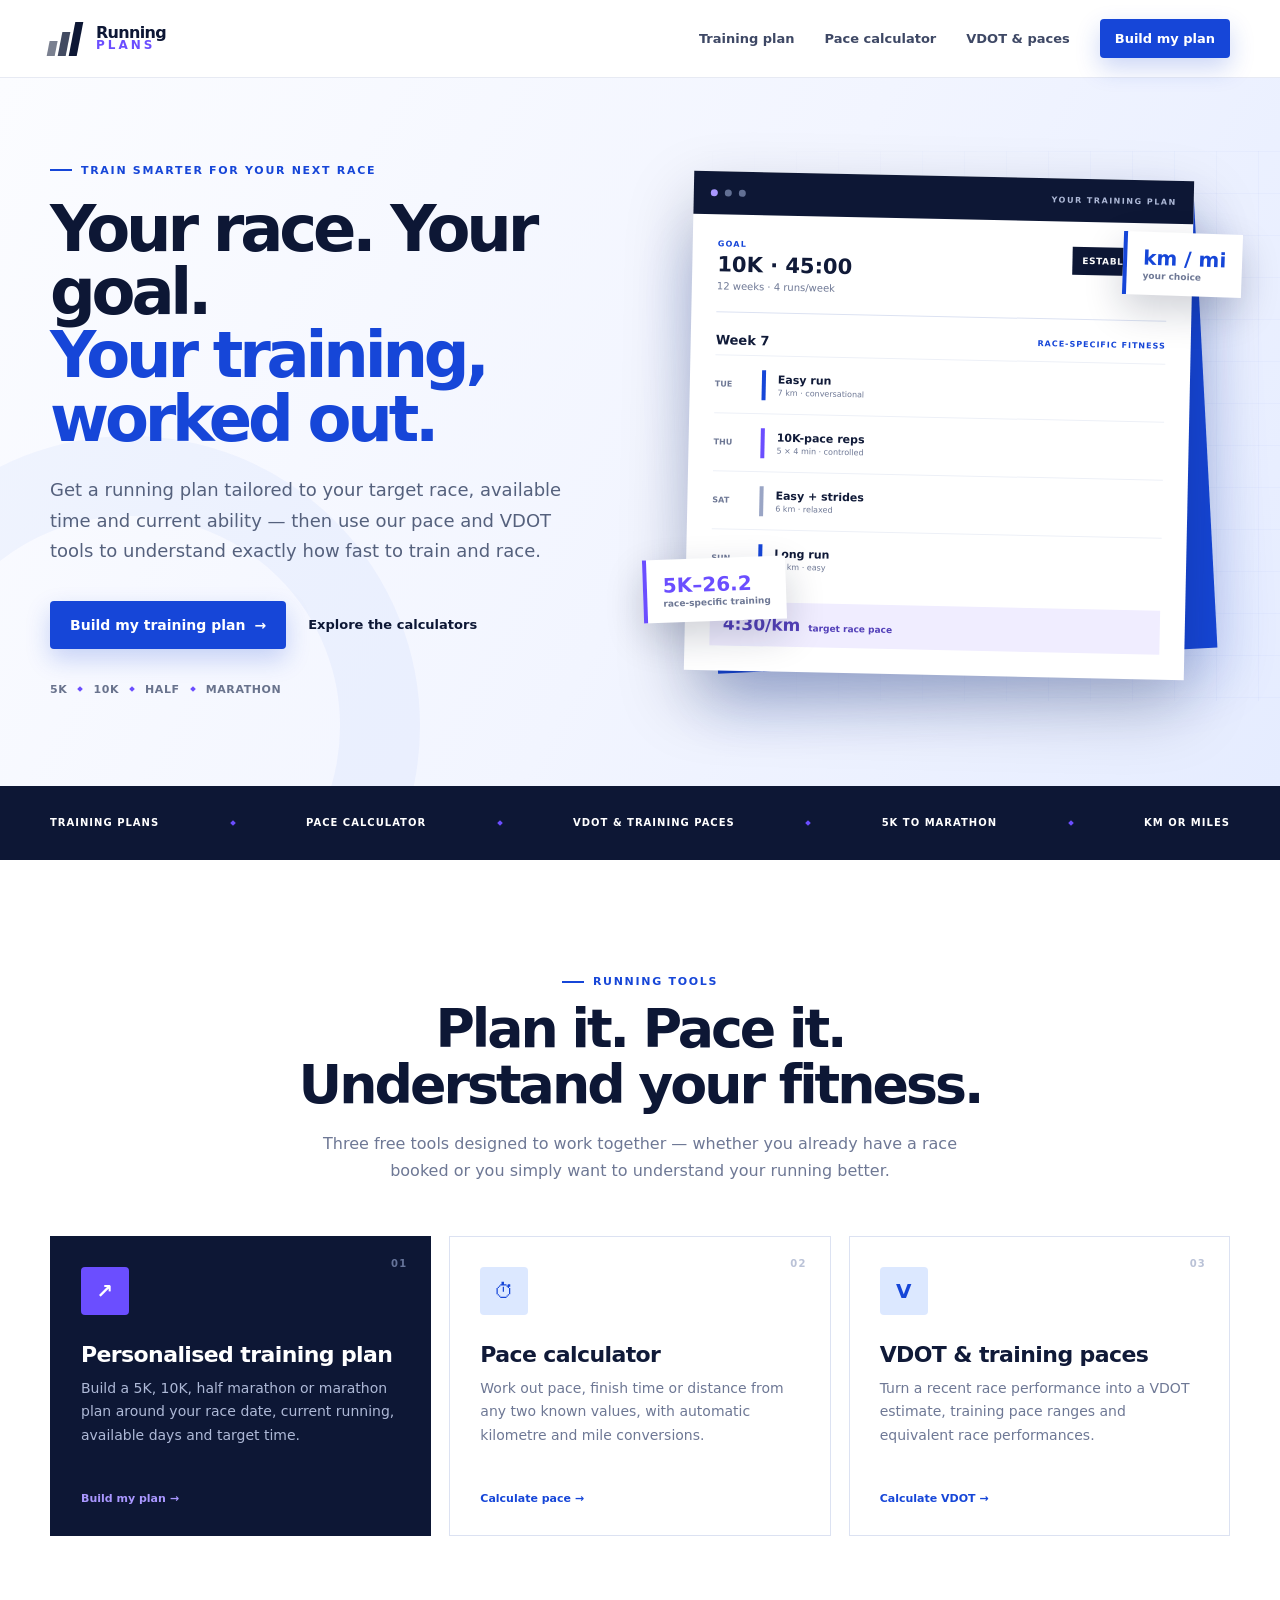
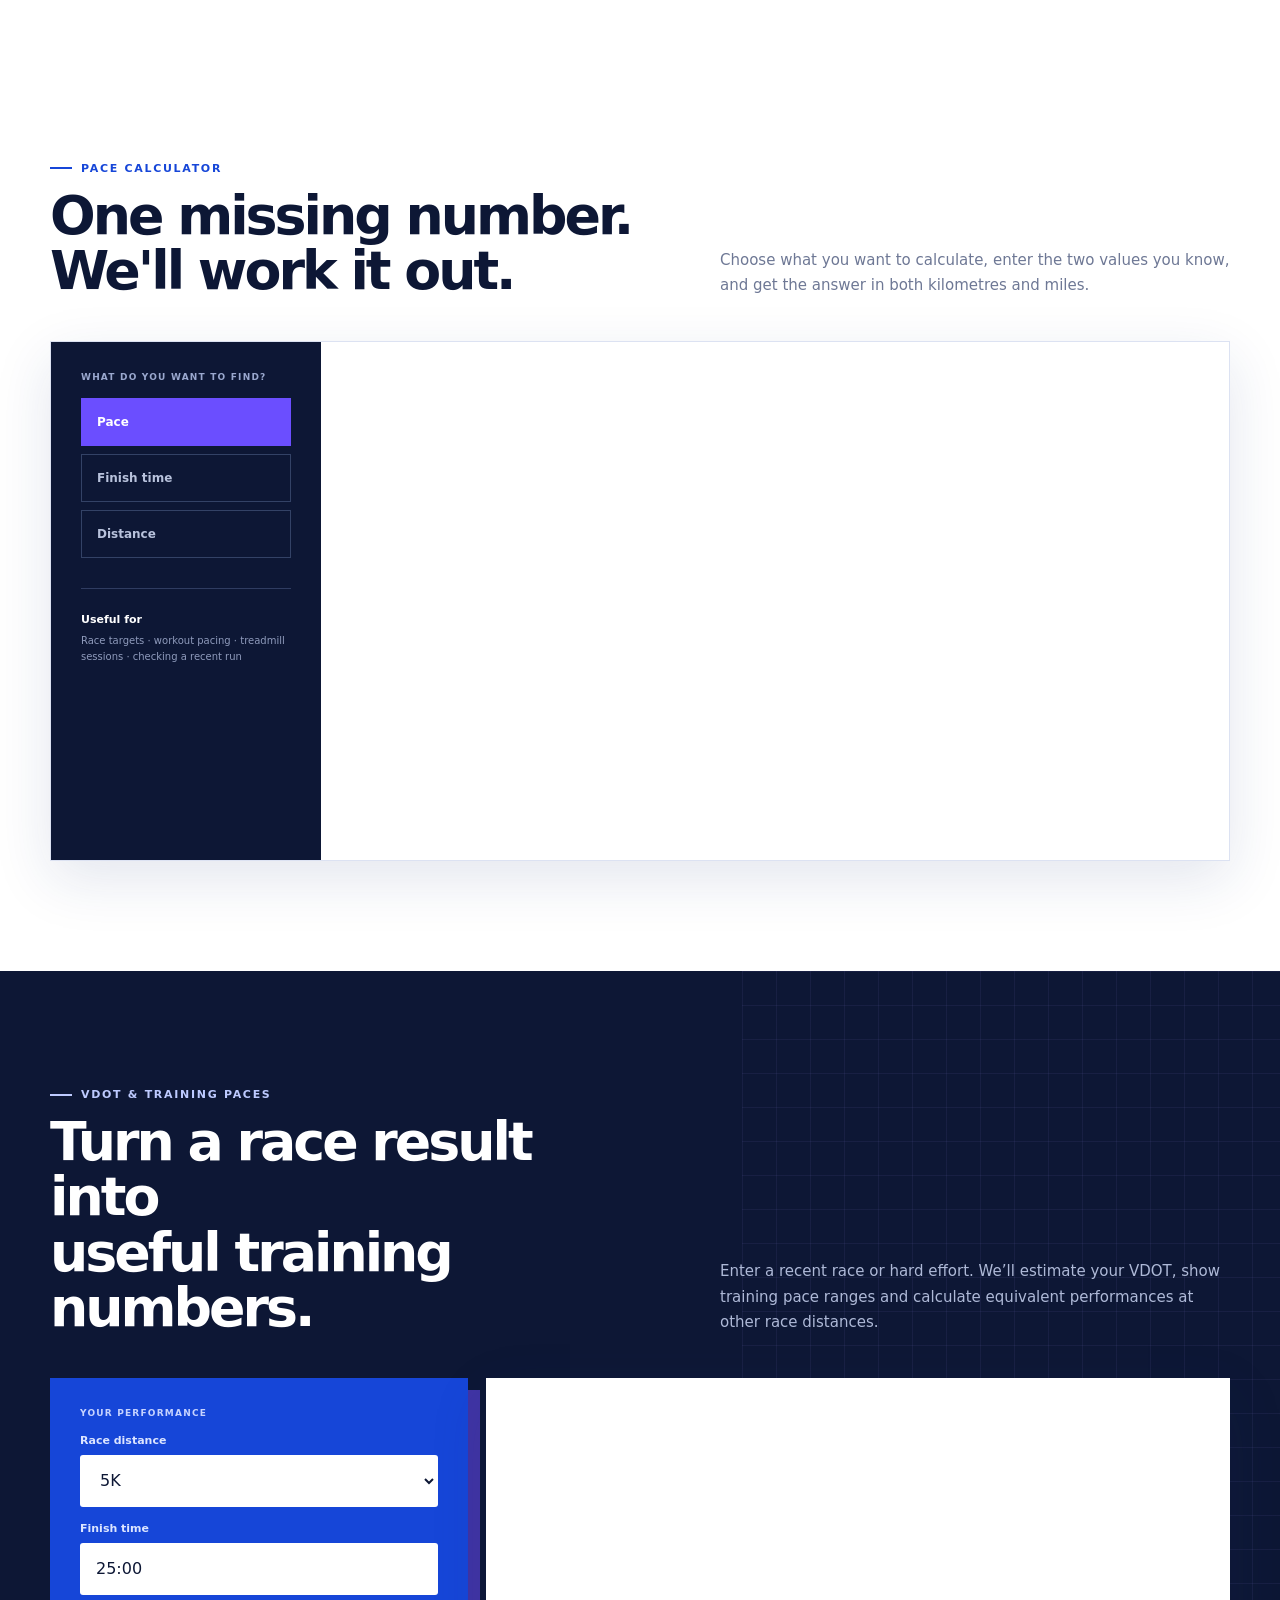
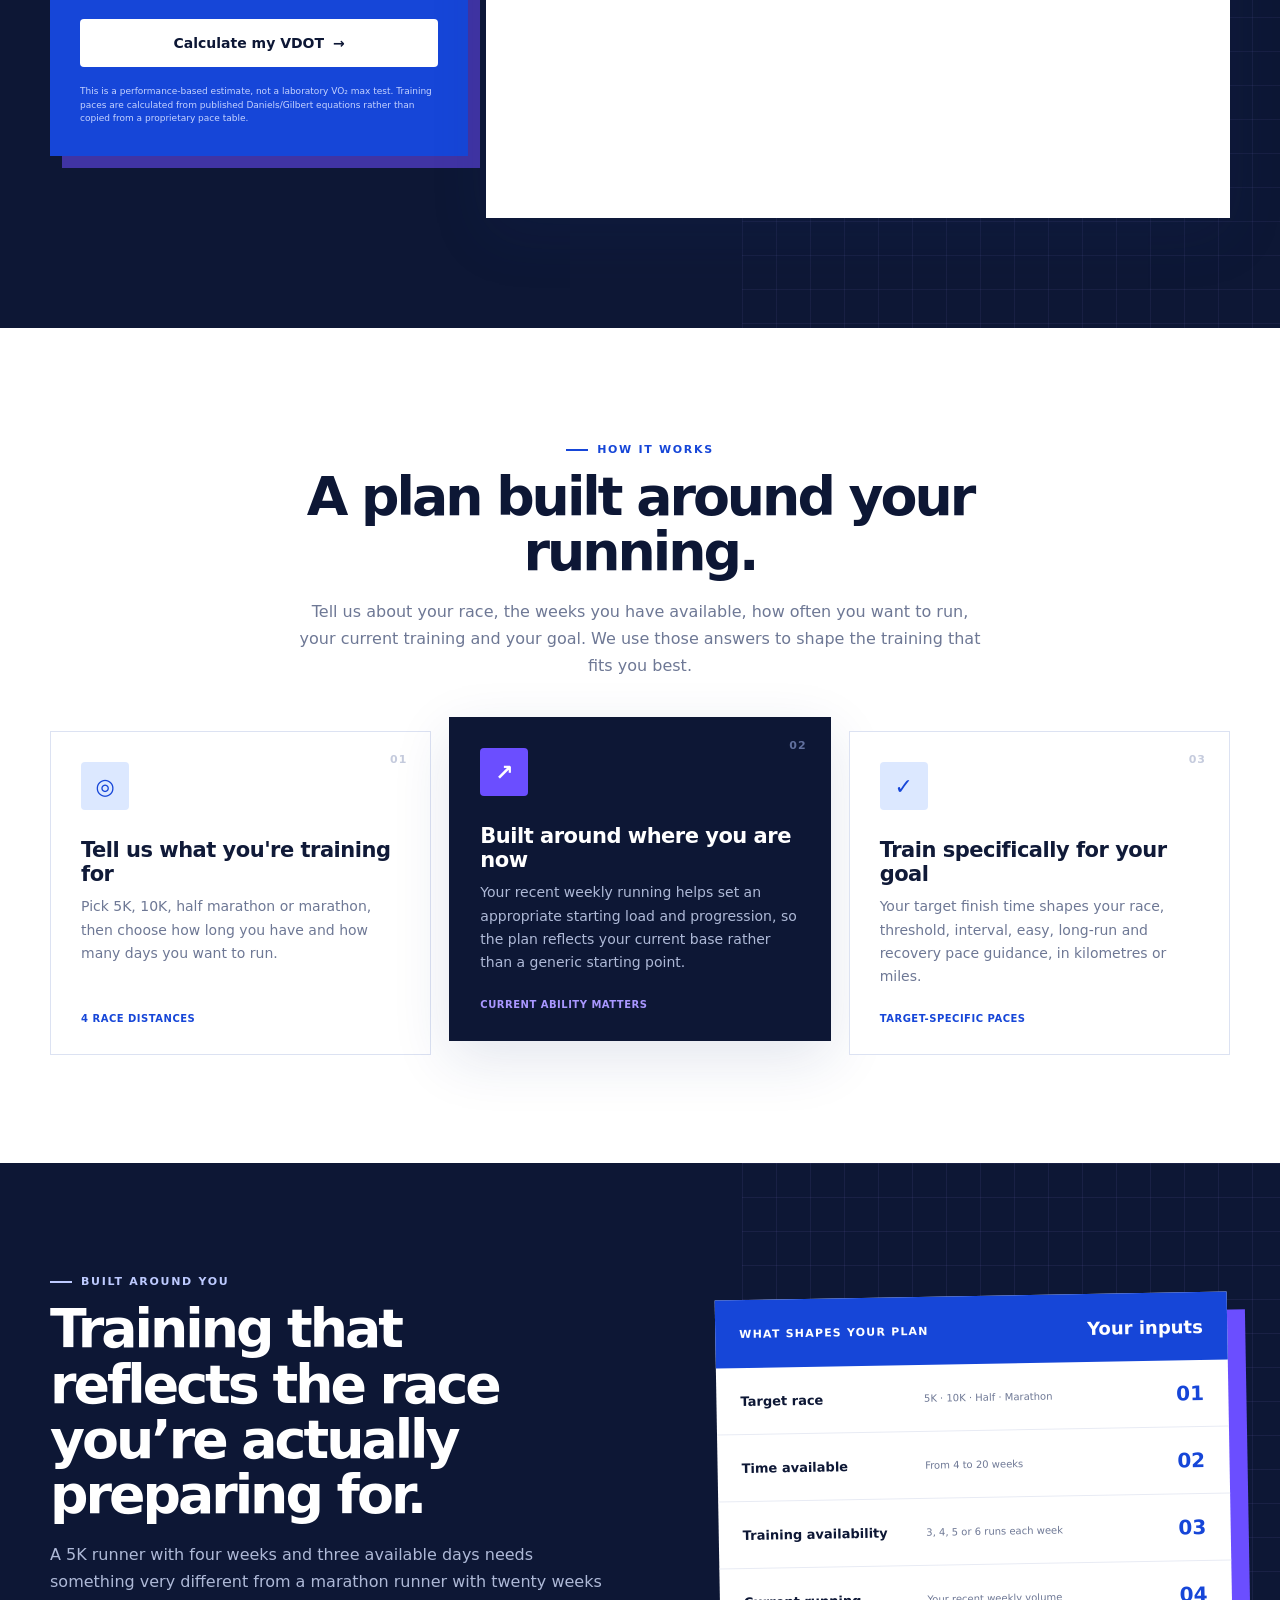
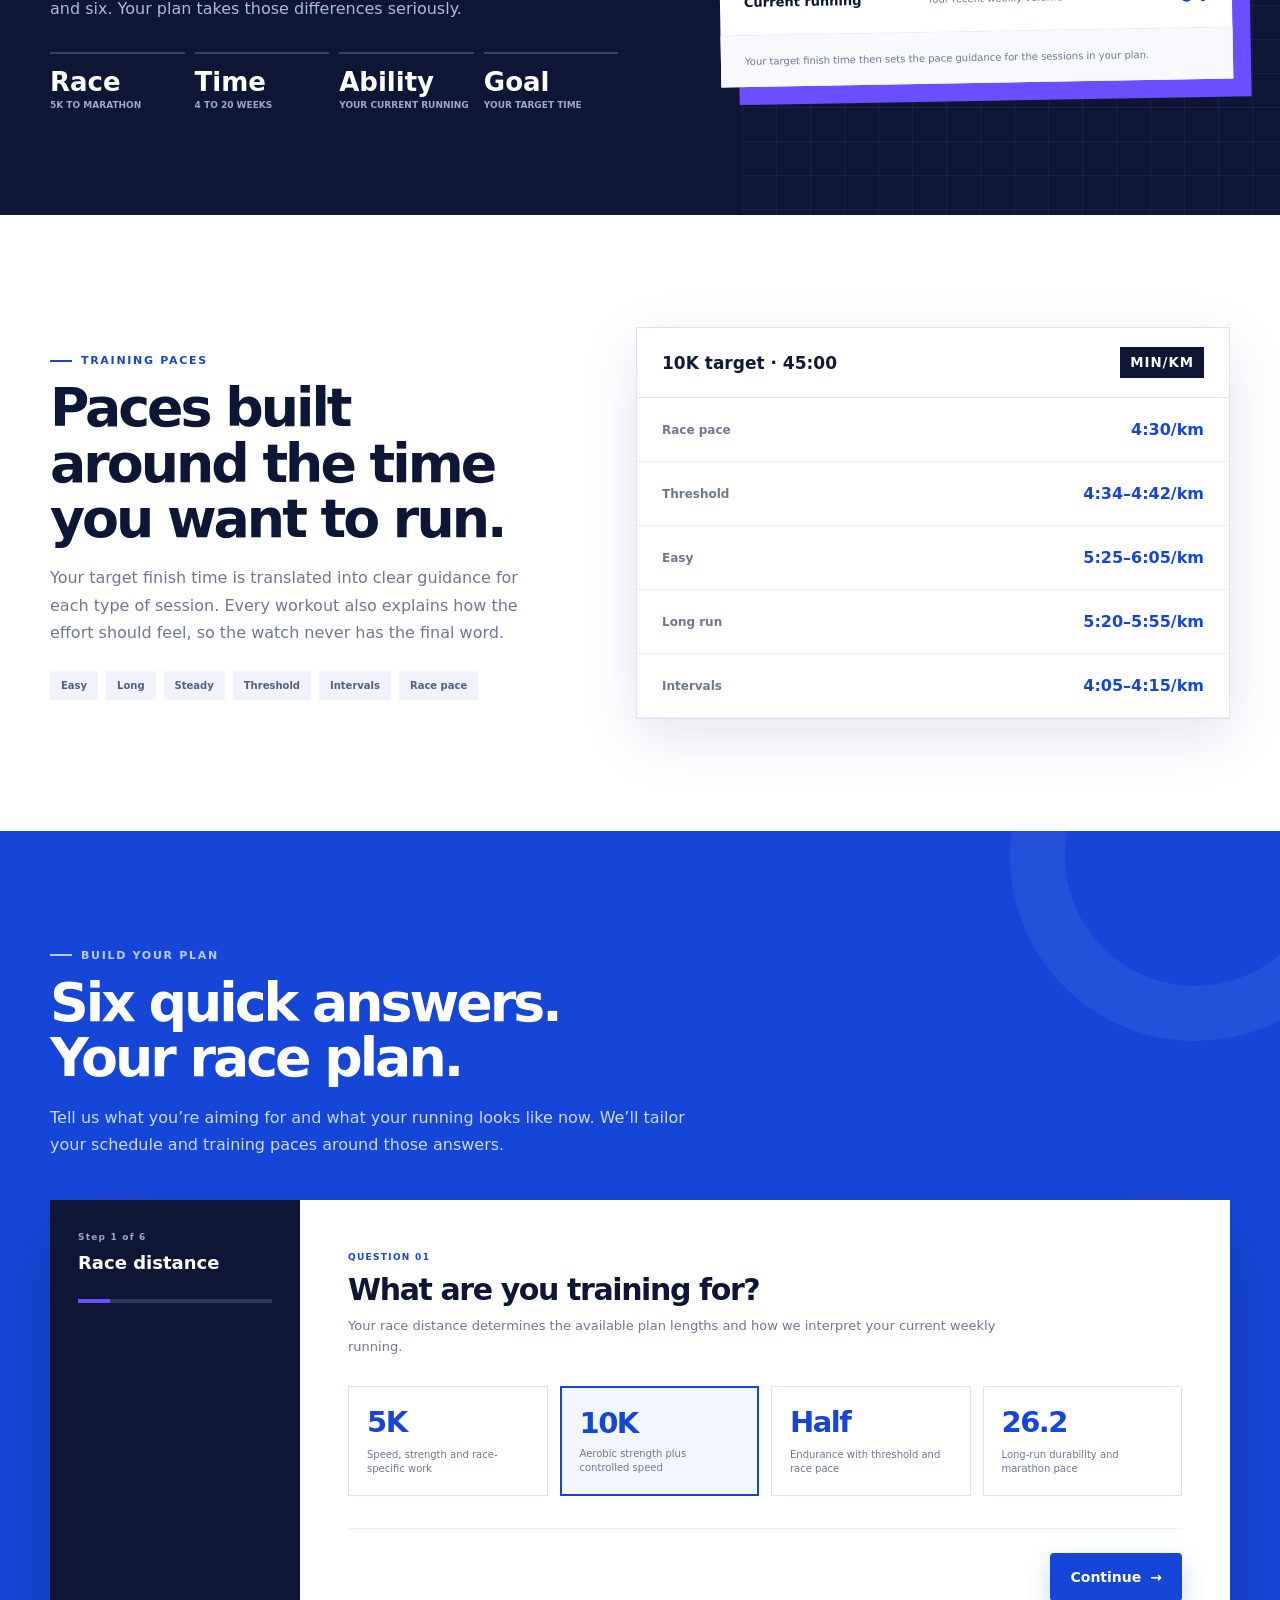
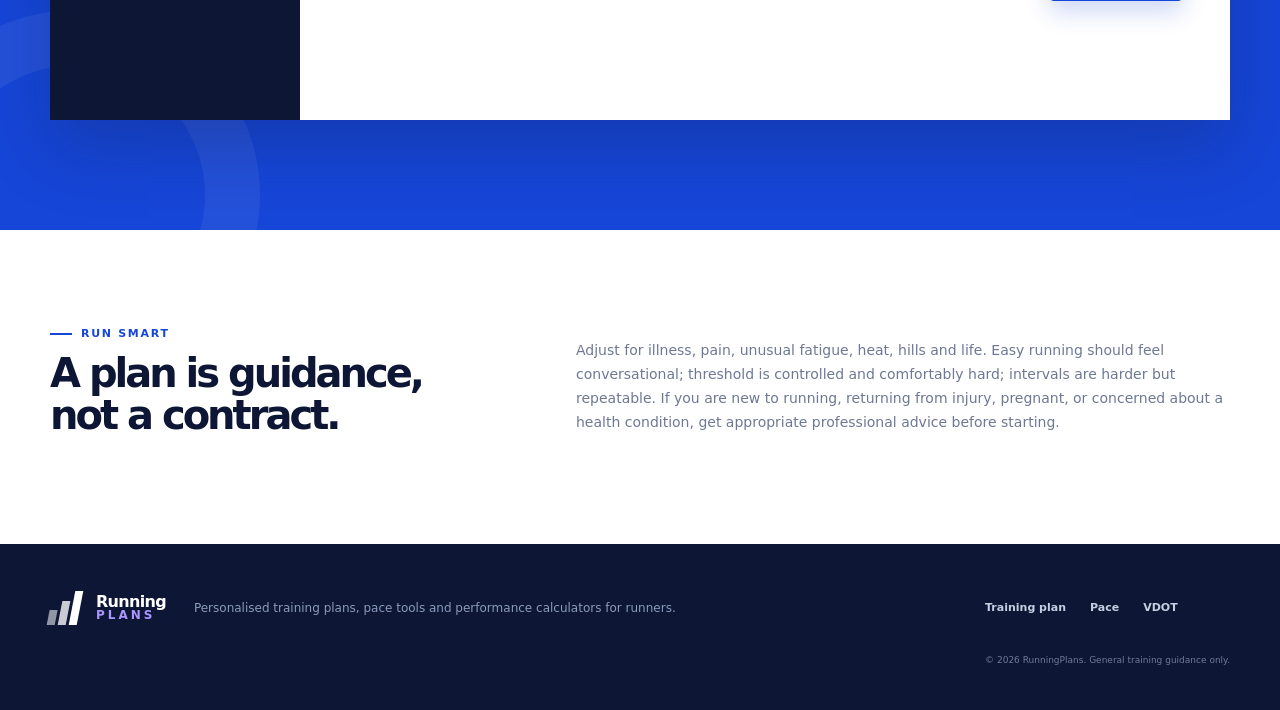
==== commit b7ffed2e: "Load running calculator logic" ====
--- a/index.html
+++ b/index.html
@@ -172,5 +172,6 @@
 
   <script src="./plans-data.js?v=20260925-3"></script>
   <script src="./app.js?v=20260925-3"></script>
+  <script src="./calculators.js?v=20260925-1"></script>
 </body>
 </html>
--- a/styles.css
+++ b/styles.css
@@ -15,4 +15,135 @@
 @media(max-width:900px){.desktop-nav{display:none}.menu-button{display:block}.hero-grid,.plans-grid,.pace-section,.result-hero,.notes-section{grid-template-columns:1fr}.hero-grid{gap:30px}.hero-visual{min-height:470px}.hero-section{padding-top:55px}.statement-strip>div{overflow:auto;justify-content:flex-start;padding-top:0;padding-bottom:0}.feature-grid{grid-template-columns:1fr}.feature-card-dark{transform:none}.plans-grid{gap:55px}.pace-section{gap:55px}.builder-shell{grid-template-columns:1fr}.builder-progress{padding:22px 25px}.progress-meta{display:flex;justify-content:space-between;align-items:center}.progress-track{margin-top:15px}.pace-grid{grid-template-columns:repeat(3,1fr)}.notes-section{gap:20px}.footer-grid{grid-template-columns:1fr}.footer-grid small{grid-column:auto}.footer-grid nav{flex-wrap:wrap}}
 @media(max-width:620px){.page-width{width:min(100% - 28px,1180px)}.site-header{height:68px}.mobile-nav{top:68px}.hero-section{padding:46px 0 60px;min-height:0}.hero-copy h1{font-size:43px;letter-spacing:-3px}.hero-copy>p{font-size:16px}.hero-actions{align-items:flex-start;flex-direction:column}.hero-visual{min-height:400px}.plan-preview-card{width:94%}.float-card{display:none}.preview-body{padding:18px}.section{padding:75px 0}.section-heading h2,.plans-copy h2,.pace-copy h2,.builder-intro h2{font-size:38px;letter-spacing:-2.2px}.plans-band,.builder-section{padding:76px 0}.count-grid{grid-template-columns:repeat(2,1fr)}.matrix-row{grid-template-columns:1fr auto}.matrix-row small{display:none}.pace-section{padding:78px 0}.builder-panel{padding:30px 20px}.choice-grid,.choice-grid.four{grid-template-columns:1fr 1fr}.question-head h3{font-size:25px}.recent-grid{grid-template-columns:1fr}.recent-grid .full{grid-column:auto}.result-section{padding:70px 0}.result-summary,.advice-card,.pace-card{padding:22px}.result-actions{flex-direction:column;align-items:stretch}.pace-card-head{align-items:flex-start;flex-direction:column}.pace-grid{grid-template-columns:repeat(2,1fr)}.plan-header{align-items:flex-start;flex-direction:column}.week-card summary{grid-template-columns:52px 1fr auto;padding:0 14px}.session-list{padding:0 14px}.session-row{grid-template-columns:42px 4px 1fr auto;gap:9px;padding:12px 0}.session-distance{grid-column:3}.session-pace{grid-column:4;grid-row:1 / span 2;max-width:95px}.notes-section{padding:65px 0}.notes-section h2{font-size:34px}.footer-grid{padding-bottom:12px}}
 @media print{.site-header,.hero-section,.statement-strip,#how,#plans,#paces,.builder-section,.notes-section,.site-footer,.result-actions,.pace-toggle{display:none!important}body{background:#fff}.result-section{display:block!important;padding:0}.page-width{width:100%;max-width:none}.result-hero{grid-template-columns:1fr 1fr}.result-summary,.pace-card,.advice-card,.week-card{box-shadow:none;break-inside:avoid}.pace-grid{grid-template-columns:repeat(6,1fr)}.week-card{page-break-inside:avoid}.week-card>div{display:block!important}}
-@media(prefers-reduced-motion:reduce){html{scroll-behavior:auto}*,*:before,*:after{transition:none!important}}+@media(prefers-reduced-motion:reduce){html{scroll-behavior:auto}*,*:before,*:after{transition:none!important}}
+.button-full{width:100%}
+.tools-section{padding:108px 0}
+.tool-grid{display:grid;grid-template-columns:repeat(3,1fr);gap:18px}
+.tool-card{min-height:300px;padding:30px;border:1px solid var(--line);background:#fff;position:relative;display:flex;flex-direction:column;align-items:flex-start;transition:transform .18s ease,border-color .18s ease,box-shadow .18s ease}
+.tool-card:hover{transform:translateY(-4px);border-color:#aab7de;box-shadow:var(--shadow)}
+.tool-card-primary{background:var(--navy);border-color:var(--navy);color:#fff}
+.tool-number{position:absolute;top:21px;right:23px;color:#bac2d7;font-size:10px;font-weight:900;letter-spacing:1.2px}
+.tool-card-primary .tool-number{color:#66749a}
+.tool-icon{width:48px;height:48px;display:grid;place-items:center;background:var(--sky);color:var(--blue);font-size:20px;font-weight:900;border-radius:4px}
+.tool-card-primary .tool-icon{background:var(--violet);color:#fff}
+.tool-card h3{margin:27px 0 10px;font-size:22px;letter-spacing:-.6px}
+.tool-card p{margin:0;color:var(--muted);font-size:14px;line-height:1.65}
+.tool-card-primary p{color:#aeb9d7}
+.tool-card>strong{margin-top:auto;padding-top:26px;color:var(--blue);font-size:11px}
+.tool-card-primary>strong{color:var(--lavender)}
+.calculator-section{padding:110px 0}
+.calculator-heading{display:grid;grid-template-columns:1fr .85fr;gap:70px;align-items:end;margin-bottom:42px}
+.calculator-heading h2{margin:14px 0 0;font-size:clamp(37px,4.2vw,55px);line-height:1.03;letter-spacing:-3px;color:var(--navy)}
+.calculator-heading>p{margin:0;color:var(--muted);font-size:15px;line-height:1.7;max-width:510px}
+.calculator-heading-light h2{color:#fff}
+.calculator-heading-light>p{color:#aeb9d7}
+.calculator-shell{display:grid;grid-template-columns:270px 1fr;border:1px solid var(--line);background:#fff;box-shadow:var(--shadow);min-height:520px}
+.calculator-side{padding:30px;background:var(--navy);color:#fff}
+.calculator-side>small,.form-kicker{display:block;color:#9aa8ce;font-size:9px;letter-spacing:1.2px;font-weight:900;margin-bottom:16px}
+.calculator-tabs{display:grid;gap:8px}
+.calculator-tabs button{min-height:48px;border:1px solid #334266;background:transparent;color:#b8c2dc;text-align:left;padding:0 15px;font-size:12px;font-weight:800}
+.calculator-tabs button.active{background:var(--violet);border-color:var(--violet);color:#fff}
+.calculator-tip{margin-top:30px;padding-top:24px;border-top:1px solid #2f3c61;display:grid;gap:7px}
+.calculator-tip strong{font-size:11px}
+.calculator-tip span{color:#8f9bbc;font-size:10px;line-height:1.6}
+.calculator-main{padding:38px 42px;min-width:0}
+.calc-form{display:grid;gap:22px}
+.calc-form-grid{display:grid;grid-template-columns:repeat(2,minmax(0,1fr));gap:16px}
+.calc-field{display:grid;gap:8px;min-width:0}
+.calc-field.full{grid-column:1/-1}
+.calc-field label{font-size:11px;color:#33405f;font-weight:900}
+.calc-input-wrap{display:grid;grid-template-columns:1fr auto;min-width:0}
+.calc-input-wrap .field-input{border-radius:3px 0 0 3px}
+.calc-input-wrap .field-select{min-width:96px;border-left:0;border-radius:0 3px 3px 0}
+.compact-select{min-width:96px}
+.calc-presets{display:flex;flex-wrap:wrap;gap:7px}
+.calc-preset{border:1px solid var(--line);background:#fff;color:#55617d;padding:8px 10px;font-size:10px;font-weight:800}
+.calc-preset:hover{border-color:var(--blue);color:var(--blue)}
+.calc-help{color:var(--muted);font-size:10px;line-height:1.5}
+.calculator-result{margin-top:30px}
+.calc-result-empty{padding:22px;background:#f5f7fc;color:var(--muted);font-size:12px;line-height:1.6;border-left:4px solid #b7c1da}
+.calc-result-primary{padding:25px 27px;background:#eef3ff;border-left:5px solid var(--blue);display:flex;align-items:end;justify-content:space-between;gap:20px}
+.calc-result-primary>div{display:grid;gap:5px}
+.calc-result-primary small{color:var(--blue);font-size:9px;font-weight:900;letter-spacing:1.1px}
+.calc-result-primary strong{font-size:34px;letter-spacing:-1.5px;color:var(--navy)}
+.calc-result-primary span{color:var(--muted);font-size:11px}
+.calc-metrics{display:grid;grid-template-columns:repeat(4,1fr);border-left:1px solid var(--line);border-top:1px solid var(--line);margin-top:14px}
+.calc-metric{min-height:80px;padding:14px;border-right:1px solid var(--line);border-bottom:1px solid var(--line);display:grid;align-content:center;gap:4px}
+.calc-metric span{font-size:8px;color:var(--muted);font-weight:900;letter-spacing:.6px;text-transform:uppercase}
+.calc-metric strong{font-size:14px;color:var(--navy)}
+.calc-subheading{margin:25px 0 10px;font-size:11px;color:var(--navy);font-weight:900;letter-spacing:.7px}
+.calc-table-wrap{overflow-x:auto;border:1px solid var(--line)}
+.calc-table{width:100%;border-collapse:collapse;min-width:520px}
+.calc-table th,.calc-table td{padding:12px 14px;border-bottom:1px solid #e9edf6;text-align:left;font-size:10px}
+.calc-table th{background:#f5f7fc;color:#6c7794;font-size:8px;letter-spacing:.8px;text-transform:uppercase}
+.calc-table td strong{font-size:11px;color:var(--navy)}
+.calc-table tr:last-child td{border-bottom:0}
+.calc-error{padding:13px 15px;background:#fff2f0;border-left:4px solid #c0392b;color:#7a2e26;font-size:11px;line-height:1.5}
+.vdot-section{padding:110px 0;background:var(--navy);color:#fff;position:relative;overflow:hidden}
+.vdot-section:before{content:"";position:absolute;right:0;top:0;width:42%;height:100%;background-image:linear-gradient(rgba(169,151,255,.07) 1px,transparent 1px),linear-gradient(90deg,rgba(169,151,255,.07) 1px,transparent 1px);background-size:34px 34px}
+.vdot-section>.page-width{position:relative}
+.vdot-shell{display:grid;grid-template-columns:.72fr 1.28fr;gap:18px;align-items:start}
+.vdot-form{background:var(--blue);padding:30px;box-shadow:12px 12px 0 rgba(107,78,255,.55)}
+.vdot-form .field-label{display:block;color:#dce5ff;margin:15px 0 8px}
+.vdot-form .field-input,.vdot-form .field-select{border-color:rgba(255,255,255,.3)}
+.vdot-form .form-kicker{color:#c6d3ff}
+.vdot-form .button{margin-top:24px}
+.vdot-custom{margin-top:14px}
+.calculator-disclaimer{margin:18px 0 0;color:#c6d3ff;font-size:9px;line-height:1.55}
+.vdot-results{background:#fff;color:var(--navy);min-height:440px;padding:30px;box-shadow:var(--shadow)}
+.vdot-placeholder{min-height:380px;display:grid;place-items:center;text-align:center;color:var(--muted);padding:30px}
+.vdot-placeholder>div{max-width:430px}
+.vdot-placeholder strong{display:block;color:var(--navy);font-size:21px;margin-bottom:8px}
+.vdot-placeholder p{font-size:12px;line-height:1.6;margin:0}
+.vdot-score-row{display:grid;grid-template-columns:auto 1fr;gap:24px;align-items:center;padding-bottom:25px;border-bottom:1px solid var(--line)}
+.vdot-score{width:105px;height:105px;border-radius:50%;display:grid;place-items:center;background:var(--navy);color:#fff;box-shadow:inset 0 0 0 7px #e6ebff}
+.vdot-score span{display:grid;text-align:center;line-height:1}
+.vdot-score strong{font-size:33px;letter-spacing:-1.5px}
+.vdot-score small{font-size:7px;color:#aeb9d7;margin-top:4px;letter-spacing:1px;font-weight:900}
+.vdot-summary small{color:var(--blue);font-size:8px;letter-spacing:1px;font-weight:900}
+.vdot-summary h3{margin:6px 0 7px;font-size:24px;letter-spacing:-1px}
+.vdot-summary p{margin:0;color:var(--muted);font-size:11px;line-height:1.55}
+.vdot-grid{display:grid;grid-template-columns:1fr 1fr;gap:18px;margin-top:22px}
+.vdot-panel{border:1px solid var(--line);min-width:0}
+.vdot-panel-head{padding:14px 16px;background:#f4f6fb;border-bottom:1px solid var(--line);display:flex;justify-content:space-between;align-items:center;gap:12px}
+.vdot-panel-head strong{font-size:11px}
+.vdot-panel-head small{color:var(--muted);font-size:8px}
+.zone-row{display:grid;grid-template-columns:1fr auto;gap:12px;padding:12px 15px;border-bottom:1px solid #edf0f7;align-items:center}
+.zone-row:last-child{border-bottom:0}
+.zone-row>span{display:grid;gap:2px}
+.zone-row strong{font-size:10px}
+.zone-row small{font-size:8px;color:var(--muted)}
+.zone-row>b{font-size:10px;color:var(--blue);text-align:right}
+.vdot-equivalent{display:grid;grid-template-columns:1.1fr .9fr .8fr;padding:12px 15px;border-bottom:1px solid #edf0f7;align-items:center;gap:10px}
+.vdot-equivalent:last-child{border-bottom:0}
+.vdot-equivalent span{font-size:9px;font-weight:800}
+.vdot-equivalent strong{font-size:10px}
+.vdot-equivalent small{font-size:8px;color:var(--muted);text-align:right}
+.vdot-note{margin-top:18px;padding:13px 15px;background:#f0edff;color:#5543b0;font-size:9px;line-height:1.55;border-left:4px solid var(--violet)}
+@media(max-width:900px){
+  .tool-grid{grid-template-columns:1fr}
+  .calculator-heading{grid-template-columns:1fr;gap:18px}
+  .calculator-shell{grid-template-columns:1fr}
+  .calculator-side{padding:24px}
+  .calculator-tabs{grid-template-columns:repeat(3,1fr)}
+  .calculator-tabs button{text-align:center}
+  .calculator-tip{display:none}
+  .vdot-shell{grid-template-columns:1fr}
+}
+@media(max-width:620px){
+  .tools-section,.calculator-section,.vdot-section{padding:75px 0}
+  .calculator-heading h2{font-size:38px;letter-spacing:-2.2px}
+  .calculator-main{padding:26px 18px}
+  .calculator-tabs{grid-template-columns:1fr}
+  .calc-form-grid{grid-template-columns:1fr}
+  .calc-field.full{grid-column:auto}
+  .calc-metrics{grid-template-columns:repeat(2,1fr)}
+  .calc-result-primary{align-items:flex-start;flex-direction:column}
+  .vdot-form,.vdot-results{padding:22px 18px}
+  .vdot-grid{grid-template-columns:1fr}
+  .vdot-score-row{grid-template-columns:1fr;text-align:center}
+  .vdot-score{margin:0 auto}
+  .vdot-equivalent{grid-template-columns:1fr auto}
+  .vdot-equivalent small{grid-column:1/-1;text-align:left}
+}
+@media print{.tools-section,.calculator-section,.vdot-section{display:none!important}}
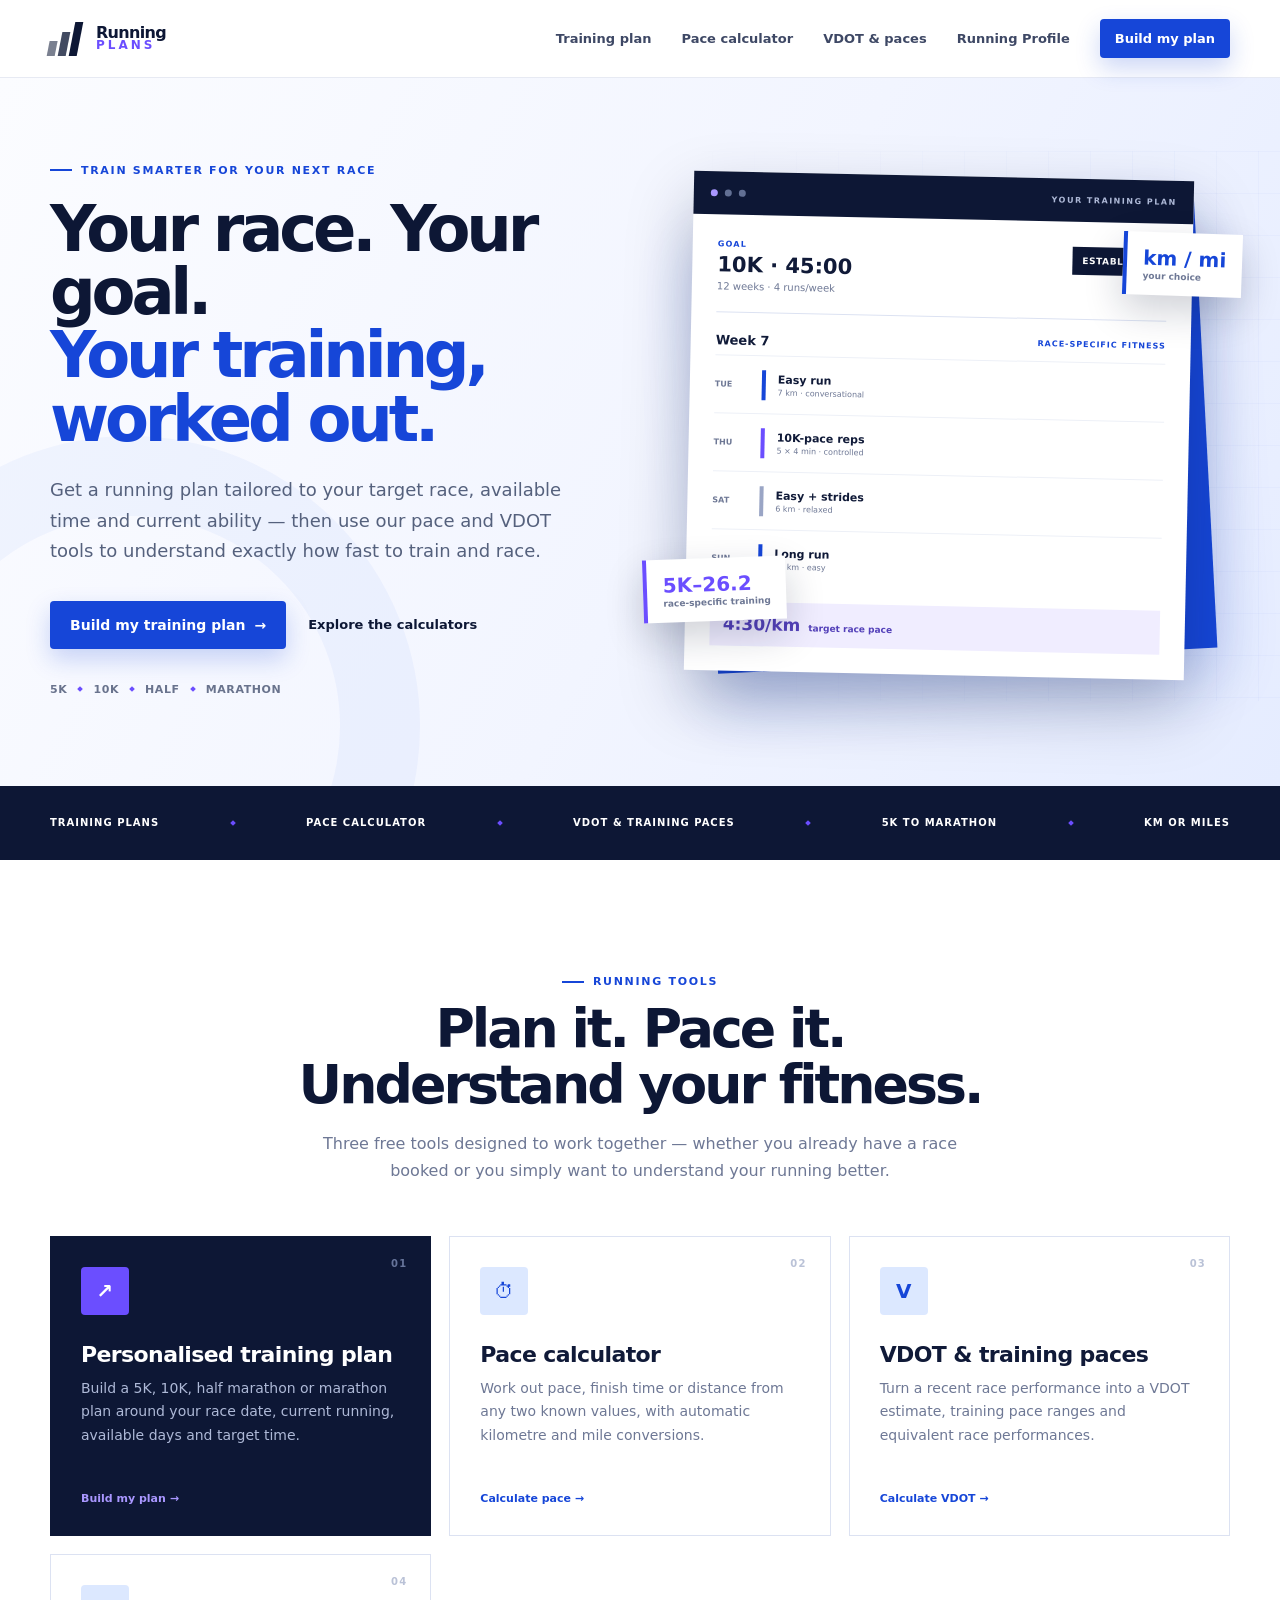
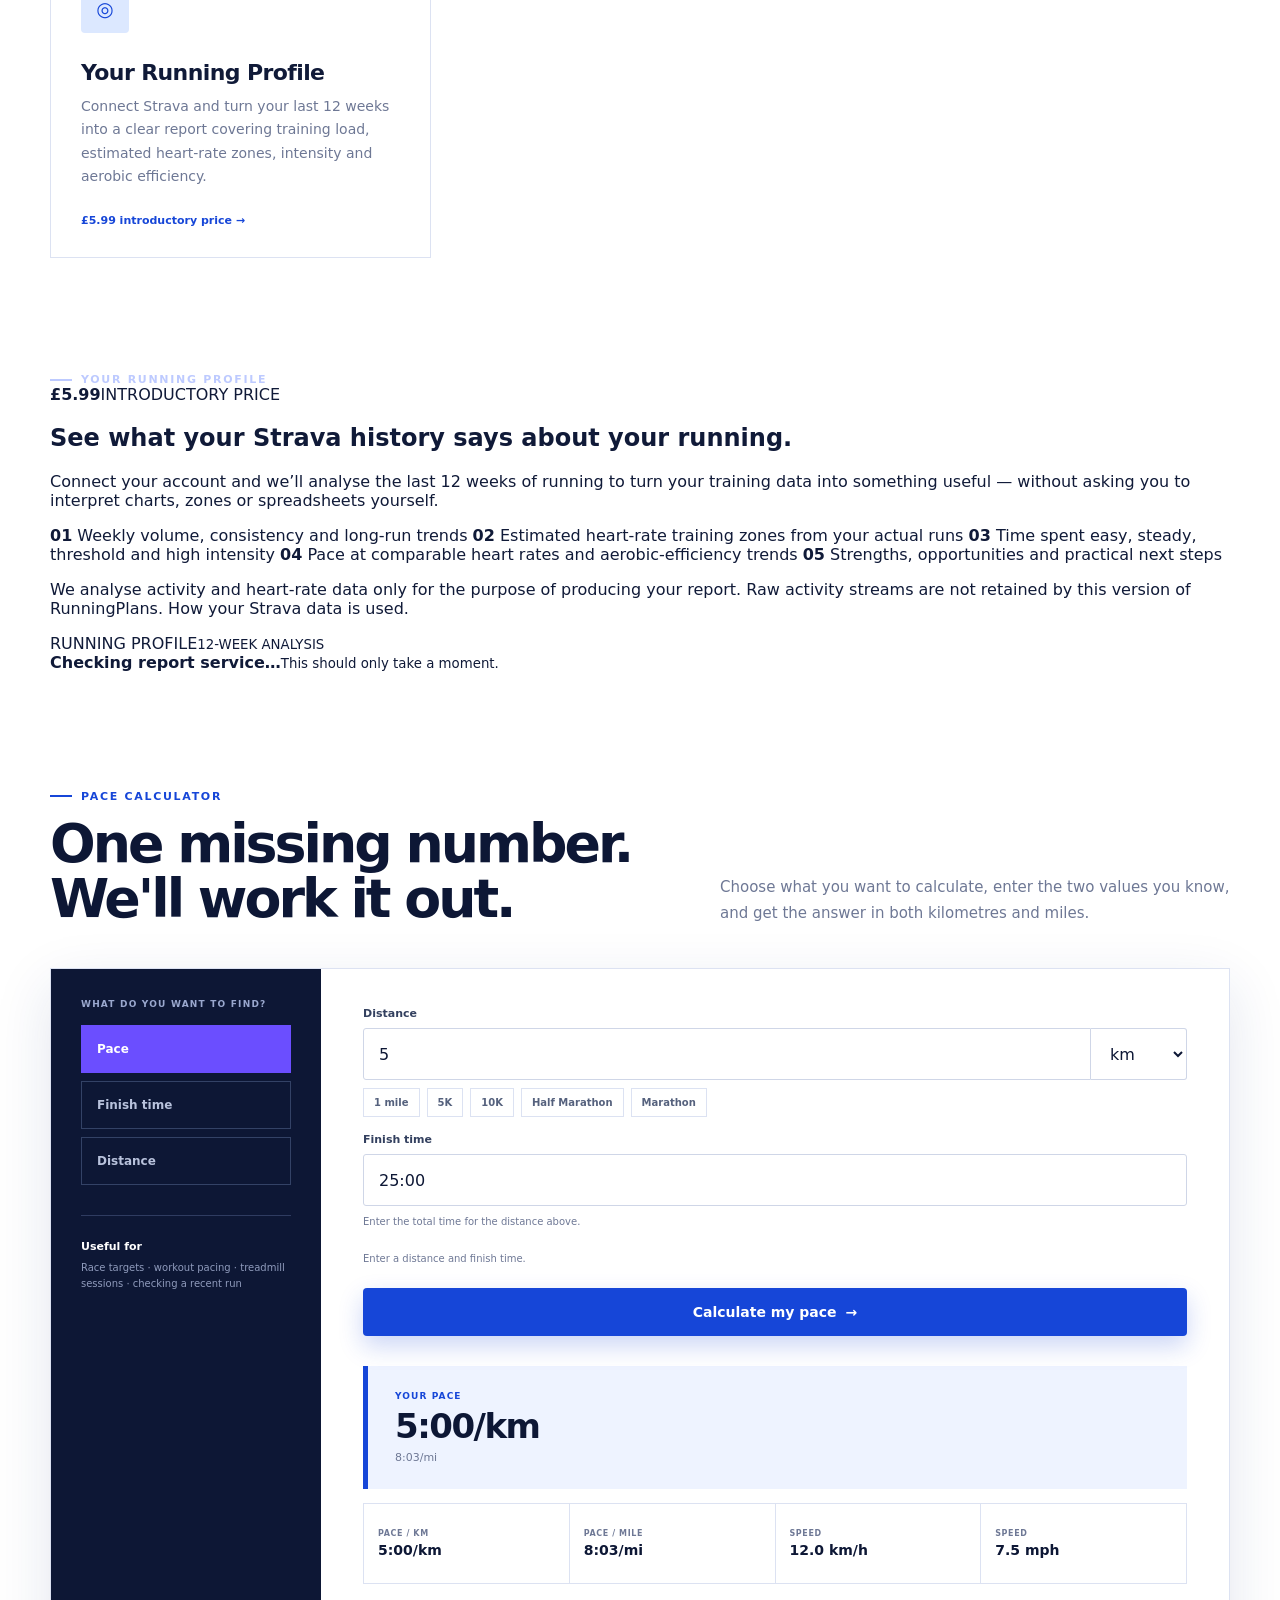
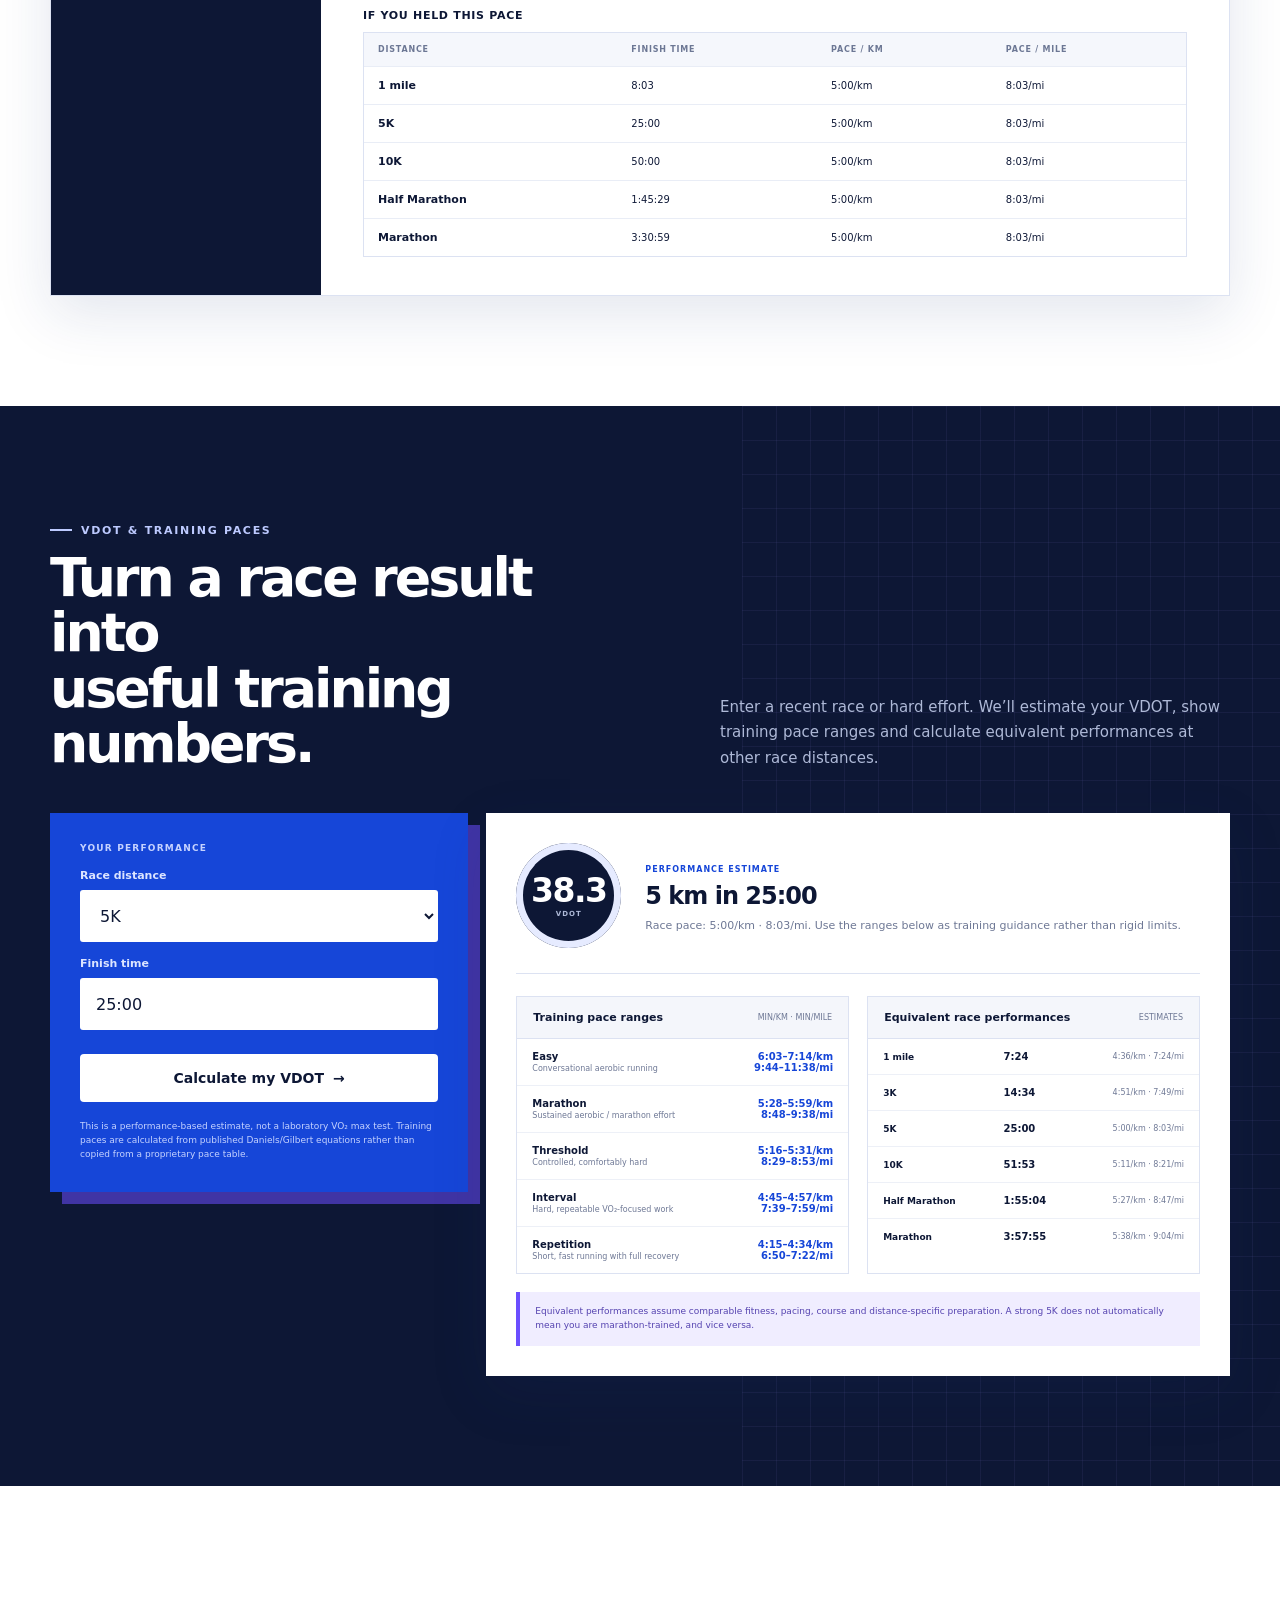
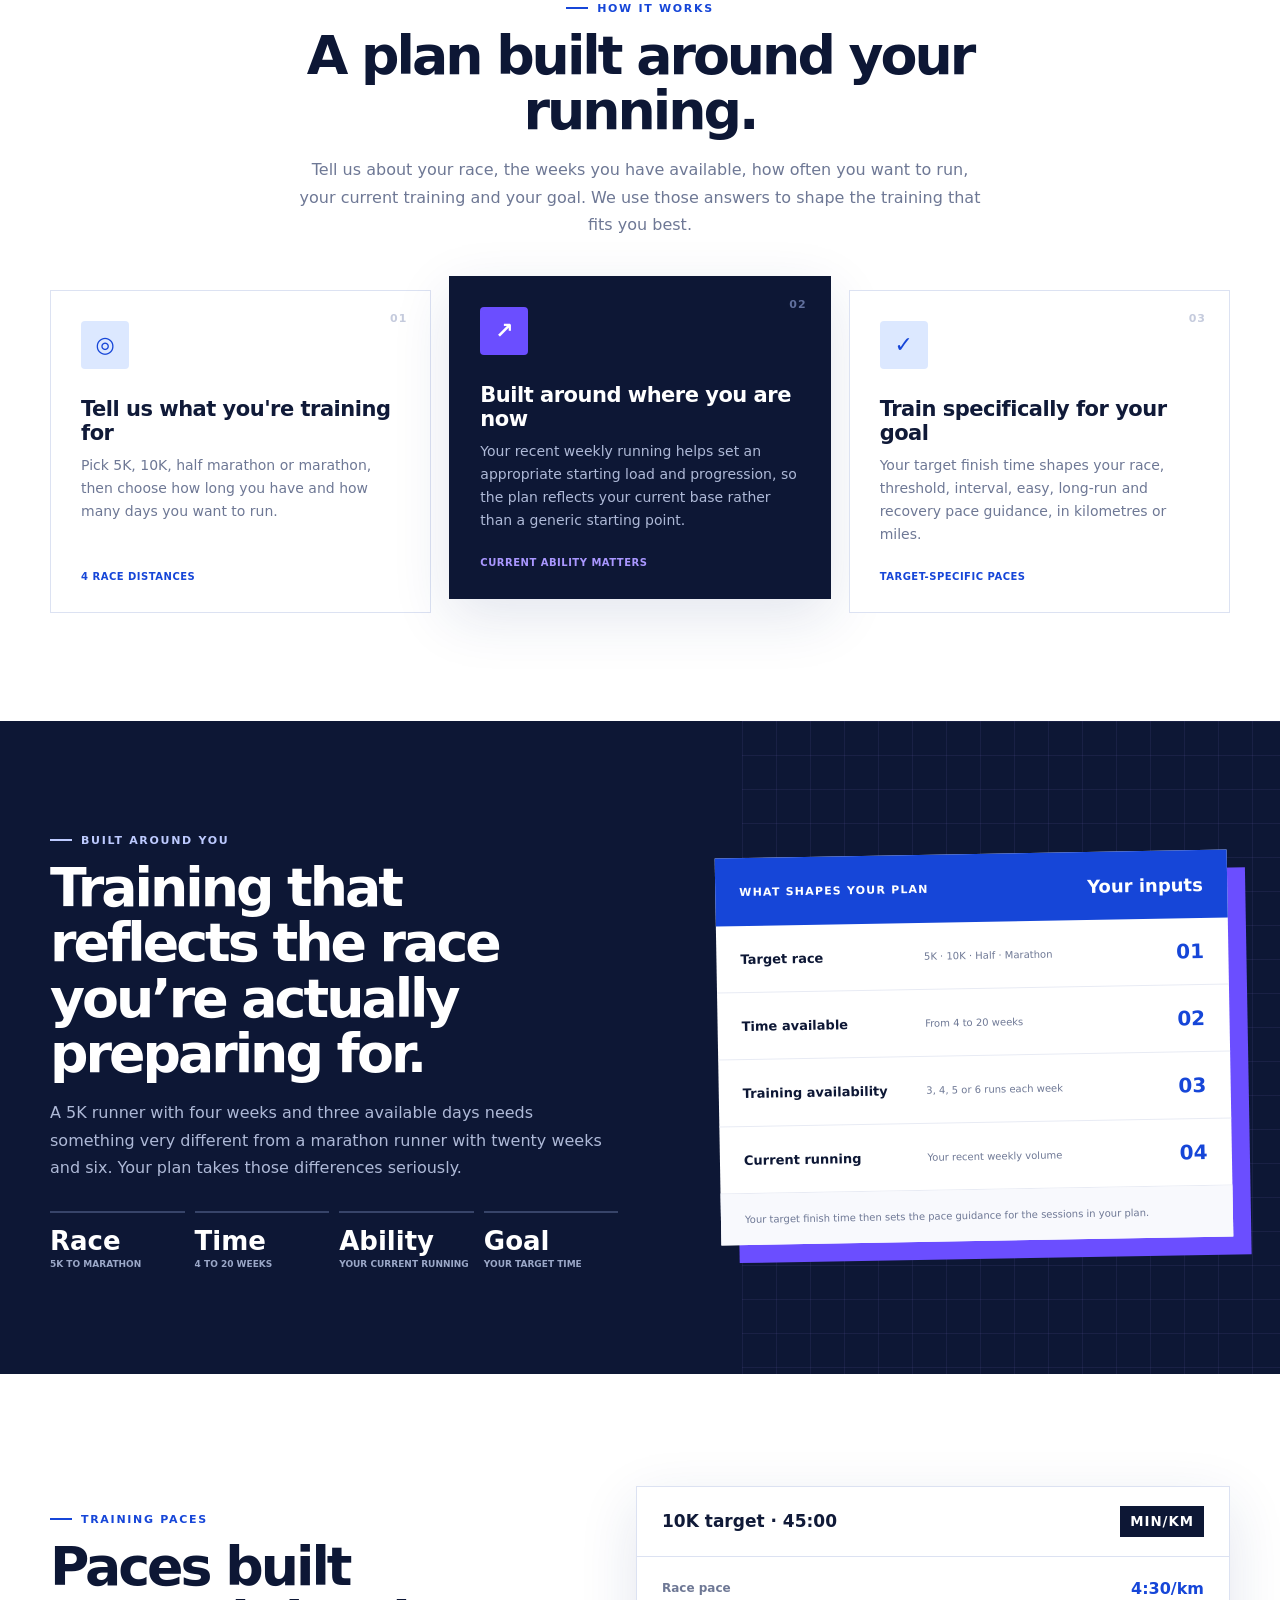
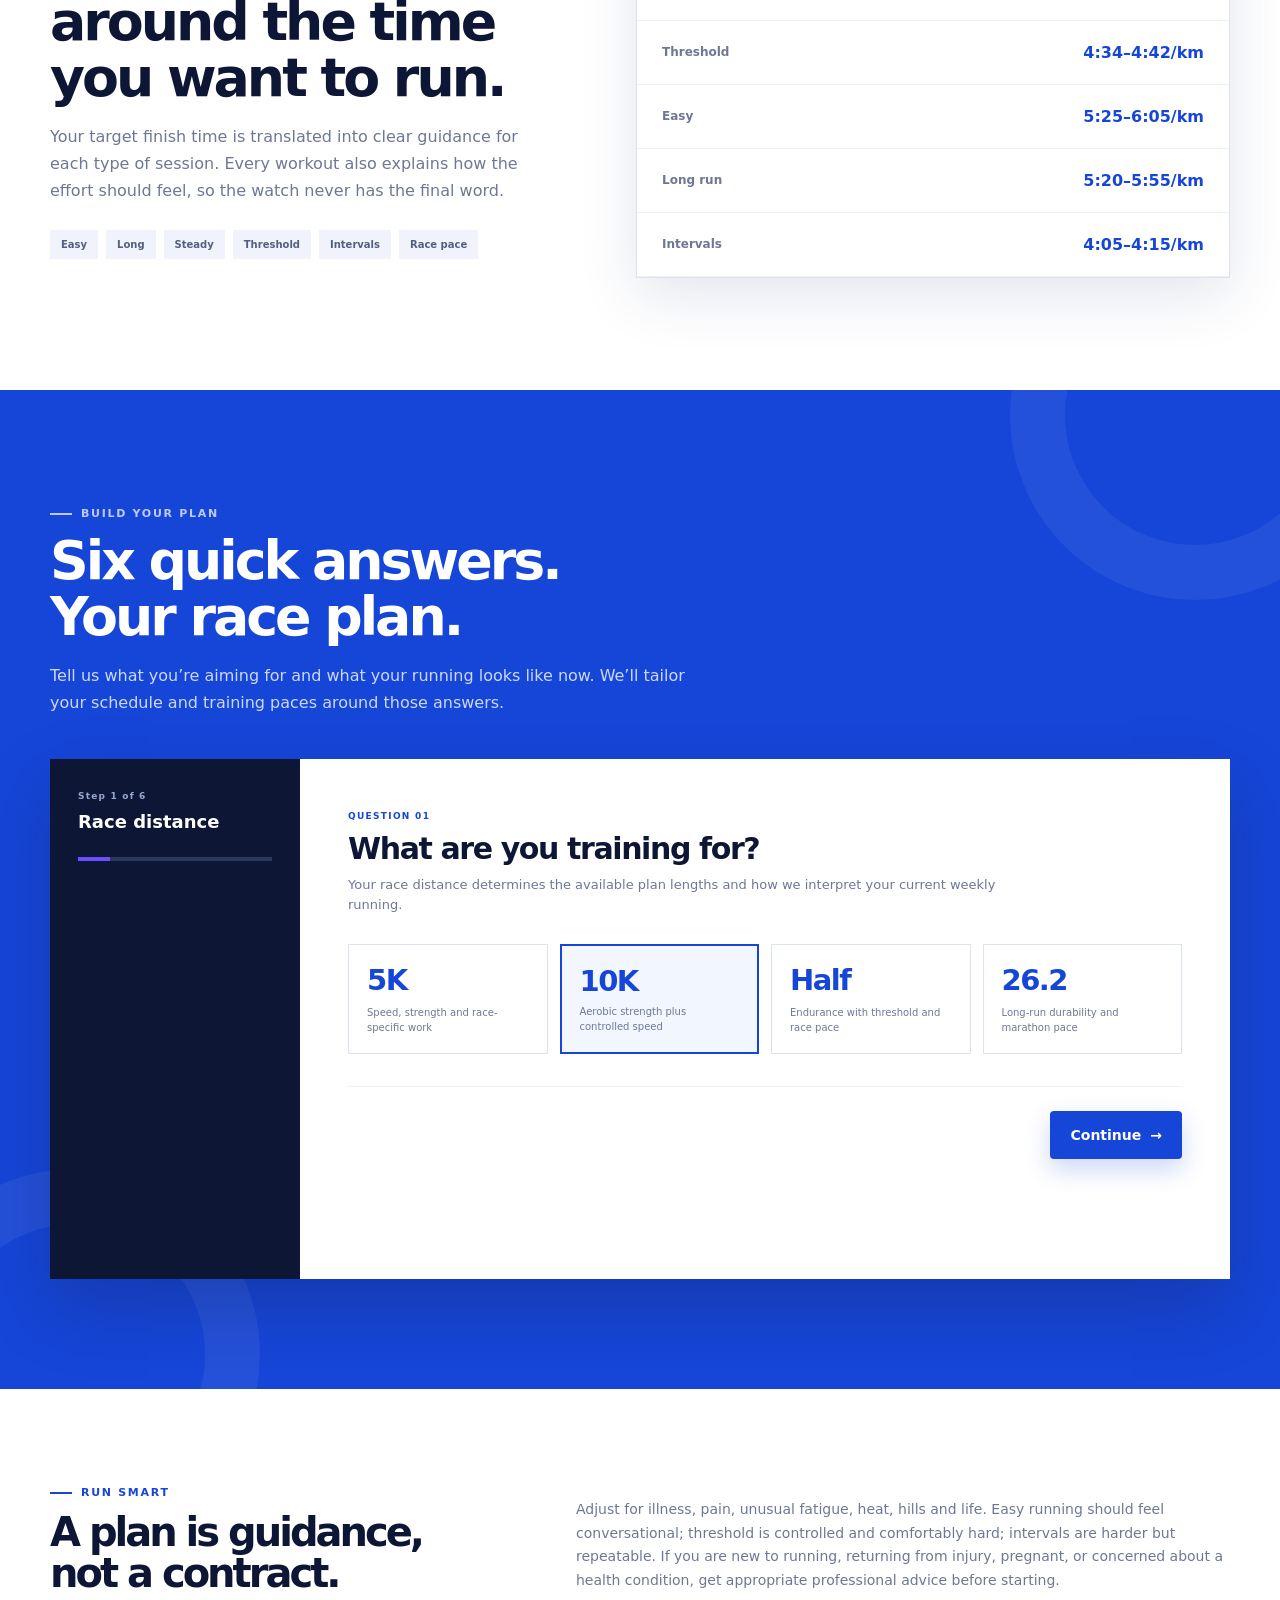
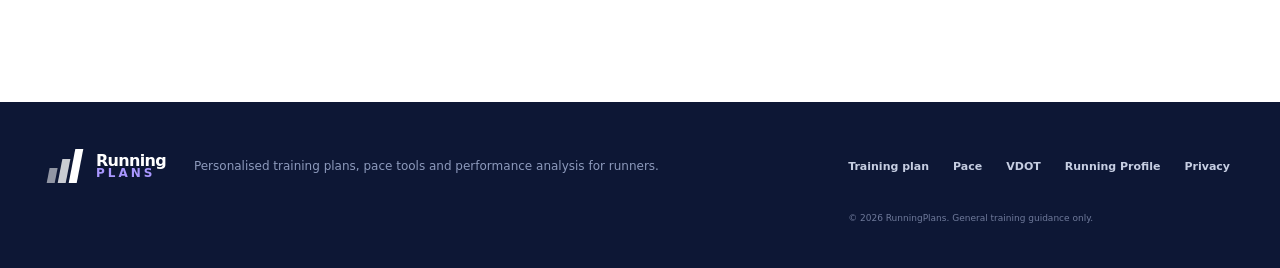
==== commit e77350fc: "Add Running Profile product experience" ====
--- a/index.html
+++ b/index.html
@@ -6,7 +6,7 @@
   <meta name="description" content="Personalised running plans plus free pace and VDOT training pace calculators for 5K, 10K, half marathon and marathon runners." />
   <meta name="theme-color" content="#1646d8" />
   <title>RunningPlans — Training plans, pace calculator & VDOT paces</title>
-  <link rel="stylesheet" href="./styles.css?v=20260925-3" />
+  <link rel="stylesheet" href="./styles.css?v=20260925-4" />
 </head>
 <body>
   <header class="site-header">
@@ -16,13 +16,13 @@
         <span class="brand-name"><strong>Running</strong><em>PLANS</em></span>
       </a>
       <nav class="desktop-nav" aria-label="Main navigation">
-        <a href="#builder">Training plan</a><a href="#pace-calculator">Pace calculator</a><a href="#vdot-calculator">VDOT &amp; paces</a>
+        <a href="#builder">Training plan</a><a href="#pace-calculator">Pace calculator</a><a href="#vdot-calculator">VDOT &amp; paces</a><a href="#running-profile">Running Profile</a>
         <a class="button button-primary button-small" href="#builder">Build my plan</a>
       </nav>
       <button class="menu-button" type="button" aria-expanded="false" aria-controls="mobileNav" aria-label="Open menu"><span></span><span></span><span></span></button>
     </div>
     <nav class="mobile-nav" id="mobileNav" aria-label="Mobile navigation" hidden>
-      <a href="#builder">Training plan</a><a href="#pace-calculator">Pace calculator</a><a href="#vdot-calculator">VDOT &amp; training paces</a>
+      <a href="#builder">Training plan</a><a href="#pace-calculator">Pace calculator</a><a href="#vdot-calculator">VDOT &amp; training paces</a><a href="#running-profile">Running Profile</a>
     </nav>
   </header>
 
@@ -67,6 +67,32 @@
         <a class="tool-card tool-card-primary" href="#builder"><span class="tool-number">01</span><span class="tool-icon">↗</span><h3>Personalised training plan</h3><p>Build a 5K, 10K, half marathon or marathon plan around your race date, current running, available days and target time.</p><strong>Build my plan →</strong></a>
         <a class="tool-card" href="#pace-calculator"><span class="tool-number">02</span><span class="tool-icon">⏱</span><h3>Pace calculator</h3><p>Work out pace, finish time or distance from any two known values, with automatic kilometre and mile conversions.</p><strong>Calculate pace →</strong></a>
         <a class="tool-card" href="#vdot-calculator"><span class="tool-number">03</span><span class="tool-icon">V</span><h3>VDOT &amp; training paces</h3><p>Turn a recent race performance into a VDOT estimate, training pace ranges and equivalent race performances.</p><strong>Calculate VDOT →</strong></a>
+        <a class="tool-card tool-card-paid" href="#running-profile"><span class="tool-number">04</span><span class="tool-icon">◎</span><h3>Your Running Profile</h3><p>Connect Strava and turn your last 12 weeks into a clear report covering training load, estimated heart-rate zones, intensity and aerobic efficiency.</p><strong>£5.99 introductory price →</strong></a>
+      </div>
+    </section>
+
+    <section class="profile-section" id="running-profile">
+      <div class="page-width profile-grid">
+        <div class="profile-copy">
+          <span class="eyebrow light"><span></span>YOUR RUNNING PROFILE</span>
+          <div class="profile-price"><strong>£5.99</strong><span>INTRODUCTORY PRICE</span></div>
+          <h2>See what your Strava history says about your running.</h2>
+          <p>Connect your account and we’ll analyse the last 12 weeks of running to turn your training data into something useful — without asking you to interpret charts, zones or spreadsheets yourself.</p>
+          <div class="profile-feature-list">
+            <span><b>01</b> Weekly volume, consistency and long-run trends</span>
+            <span><b>02</b> Estimated heart-rate training zones from your actual runs</span>
+            <span><b>03</b> Time spent easy, steady, threshold and high intensity</span>
+            <span><b>04</b> Pace at comparable heart rates and aerobic-efficiency trends</span>
+            <span><b>05</b> Strengths, opportunities and practical next steps</span>
+          </div>
+          <p class="profile-smallprint">We analyse activity and heart-rate data only for the purpose of producing your report. Raw activity streams are not retained by this version of RunningPlans. <a href="./privacy.html">How your Strava data is used</a>.</p>
+        </div>
+        <div class="profile-app-card">
+          <div class="profile-card-top"><span>RUNNING PROFILE</span><small>12-WEEK ANALYSIS</small></div>
+          <div id="profileApp" class="profile-app" aria-live="polite">
+            <div class="profile-loading"><span class="profile-spinner"></span><strong>Checking report service…</strong><small>This should only take a moment.</small></div>
+          </div>
+        </div>
       </div>
     </section>
 
@@ -168,10 +194,11 @@
     <section class="notes-section page-width"><div><span class="eyebrow"><span></span>RUN SMART</span><h2>A plan is guidance, not a contract.</h2></div><p>Adjust for illness, pain, unusual fatigue, heat, hills and life. Easy running should feel conversational; threshold is controlled and comfortably hard; intervals are harder but repeatable. If you are new to running, returning from injury, pregnant, or concerned about a health condition, get appropriate professional advice before starting.</p></section>
   </main>
 
-  <footer class="site-footer"><div class="page-width footer-grid"><a class="brand brand-inverse" href="#top"><span class="brand-mark" aria-hidden="true"><span></span><span></span><span></span></span><span class="brand-name"><strong>Running</strong><em>PLANS</em></span></a><p>Personalised training plans, pace tools and performance calculators for runners.</p><nav><a href="#builder">Training plan</a><a href="#pace-calculator">Pace</a><a href="#vdot-calculator">VDOT</a></nav><small>© 2026 RunningPlans. General training guidance only.</small></div></footer>
+  <footer class="site-footer"><div class="page-width footer-grid"><a class="brand brand-inverse" href="#top"><span class="brand-mark" aria-hidden="true"><span></span><span></span><span></span></span><span class="brand-name"><strong>Running</strong><em>PLANS</em></span></a><p>Personalised training plans, pace tools and performance analysis for runners.</p><nav><a href="#builder">Training plan</a><a href="#pace-calculator">Pace</a><a href="#vdot-calculator">VDOT</a><a href="#running-profile">Running Profile</a><a href="./privacy.html">Privacy</a></nav><small>© 2026 RunningPlans. General training guidance only.</small></div></footer>
 
   <script src="./plans-data.js?v=20260925-3"></script>
   <script src="./app.js?v=20260925-3"></script>
   <script src="./calculators.js?v=20260925-1"></script>
+  <script src="./profile.js?v=20260925-1"></script>
 </body>
 </html>
